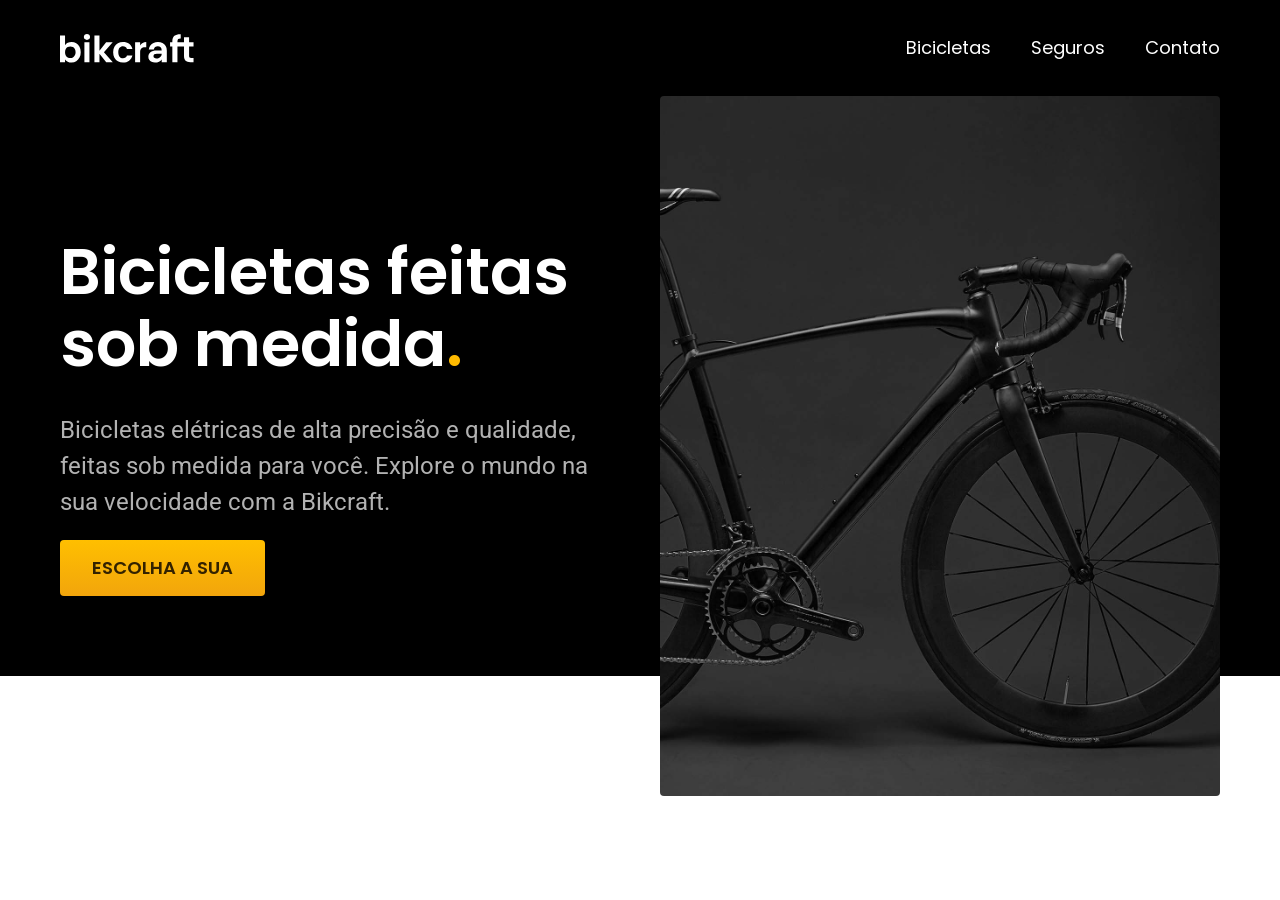
==== index.html @ c5a26bb0 "tipografia-unit" ====
<!DOCTYPE html>
<html lang="pt-br">

<head>
  <title>Bikcraft - Biclicletas Elétricas</title>
  <meta charset="UTF-8">
  <meta name="viewport" content="width=device-width, initial-scale=1.0">
  <meta name="description" content="Bicicletas elétricas de alta precisão e qualidade, feitas sob medida para você. Explore o mundo na sua velocidade com a Bikcraft.">

  <link rel="stylesheet" href="./css/style.css">

  <link rel="preconnect" href="https://fonts.googleapis.com">
  <link rel="preconnect" href="https://fonts.gstatic.com" crossorigin>
  <link href="https://fonts.googleapis.com/css2?family=Merriweather:ital,wght@1,900&family=Poppins:wght@400;500;600&family=Roboto:wght@400;500&display=swap" rel="stylesheet">

</head>

<body>
  <header class="header-bg">
    <div class="header">
      <a href="./">
        <img src="./img/bikcraft.svg" alt="Bikcraft">
      </a>
      <nav aria-label="primaria">
        <ul class="header-menu font-1-m cor-0">
          <li><a href="./bicicletas.html">Bicicletas</a></li>
          <li><a href="./seguros.html">Seguros</a></li>
          <li><a href="./contato.html">Contato</a></li>
        </ul>
      </nav>
    </div>
  </header>
  <main class="introducao-bg">
    <div class="introducao">
      <div class="introducao-conteudo">
        <h1 class="font-1-xxl cor-0">Bicicletas feitas sob medida<span class="cor-p1">.</span></h1>
        <p class="font-2-l cor-5">Bicicletas elétricas de alta precisão e qualidade, feitas sob medida para você. Explore o mundo na sua velocidade com a Bikcraft.</p>
        <a class="botao" href="./bicicletas.html">Escolha a sua</a>
      </div>
      <div>
        <img src="./img/fotos/introducao.jpg" alt="Bicicleta elétrica preta">
      </div>
    </div>
  </main>
</body>

</html>
---- css/style.css ----
@import "./global/global.css";
@import "./utilidades/tipografia.css";
@import "./global/header.css";
@import "./utilidades/cores.css";

/*Utilidades*/
@import "./utilidades/componentes.css";

/* Home */
@import "./home/introducao.css";
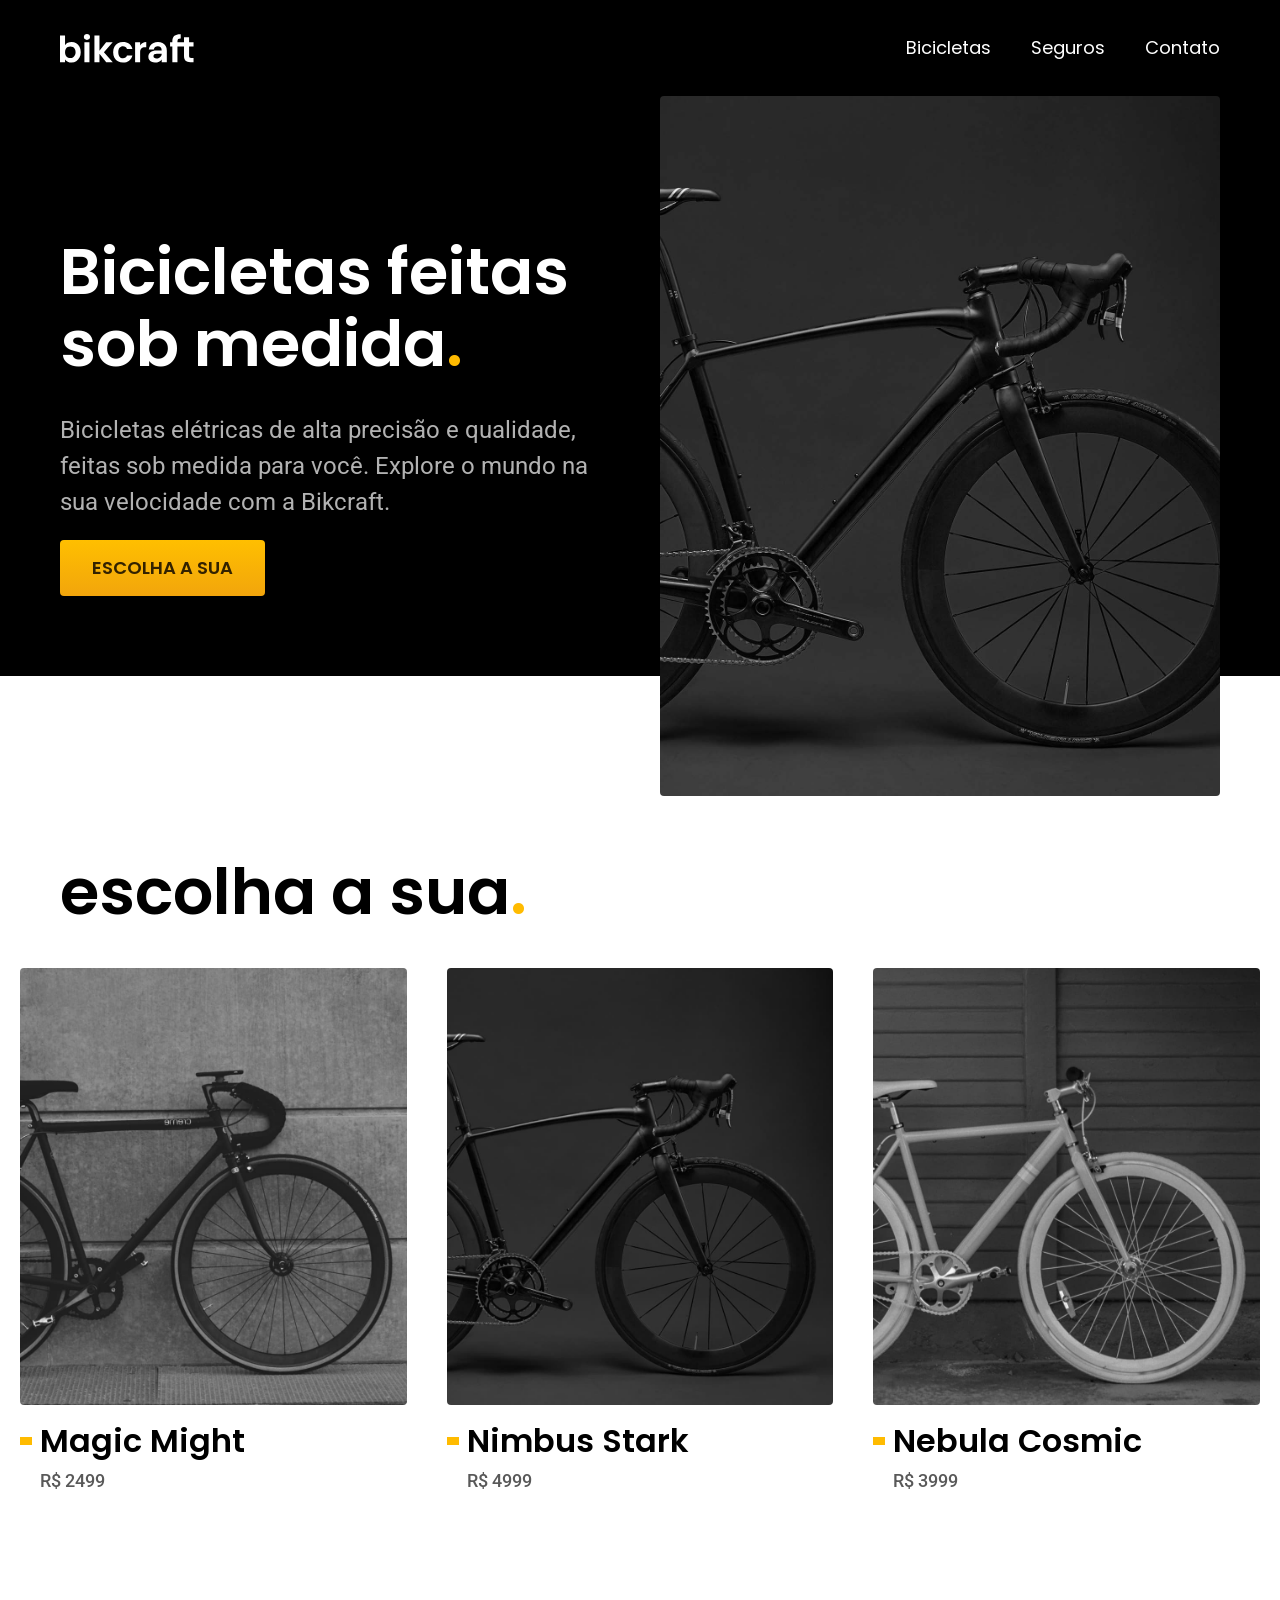
==== commit a4bd4196: "bicicletas" ====
--- a/index.html
+++ b/index.html
@@ -17,7 +17,7 @@
 
 <body>
   <header class="header-bg">
-    <div class="header">
+    <div class="header container">
       <a href="./">
         <img src="./img/bikcraft.svg" alt="Bikcraft">
       </a>
@@ -31,7 +31,7 @@
     </div>
   </header>
   <main class="introducao-bg">
-    <div class="introducao">
+    <div class="introducao container">
       <div class="introducao-conteudo">
         <h1 class="font-1-xxl cor-0">Bicicletas feitas sob medida<span class="cor-p1">.</span></h1>
         <p class="font-2-l cor-5">Bicicletas elétricas de alta precisão e qualidade, feitas sob medida para você. Explore o mundo na sua velocidade com a Bikcraft.</p>
@@ -42,6 +42,32 @@
       </div>
     </div>
   </main>
+  <article class="bicicletas-lista">
+    <h2 class="container font-1-xxl">escolha a sua<span class="cor-p1">.</span></h2>
+    <ul>
+      <li>
+        <a href="./bicicletas/magic.html">
+          <img src="./img/bicicletas/magic-home.jpg" alt="Bicicleta preta">
+          <h3 class="font-1-xl">Magic Might</h3>
+          <span class="font-2-m cor-8">R$ 2499</span>
+        </a>
+      </li>
+      <li>
+        <a href="./bicicletas/nimbus.html">
+          <img src="./img/bicicletas/nimbus-home.jpg" alt="Bicicleta preta">
+          <h3 class="font-1-xl">Nimbus Stark</h3>
+          <span class="font-2-m cor-8">R$ 4999</span>
+        </a>
+      </li>
+      <li>
+        <a href="./bicicletas/nebula.html">
+          <img src="./img/bicicletas/nebula-home.jpg" alt="Bicicleta preta">
+          <h3 class="font-1-xl">Nebula Cosmic</h3>
+          <span class="font-2-m cor-8">R$ 3999</span>
+        </a>
+      </li>
+    </ul>
+  </article>
 </body>
 
 </html>
--- a/css/style.css
+++ b/css/style.css
@@ -8,3 +8,6 @@
 
 /* Home */
 @import "./home/introducao.css";
+
+/* Bicicletas */
+@import "./bicicletas/bicicletas-lista.css";
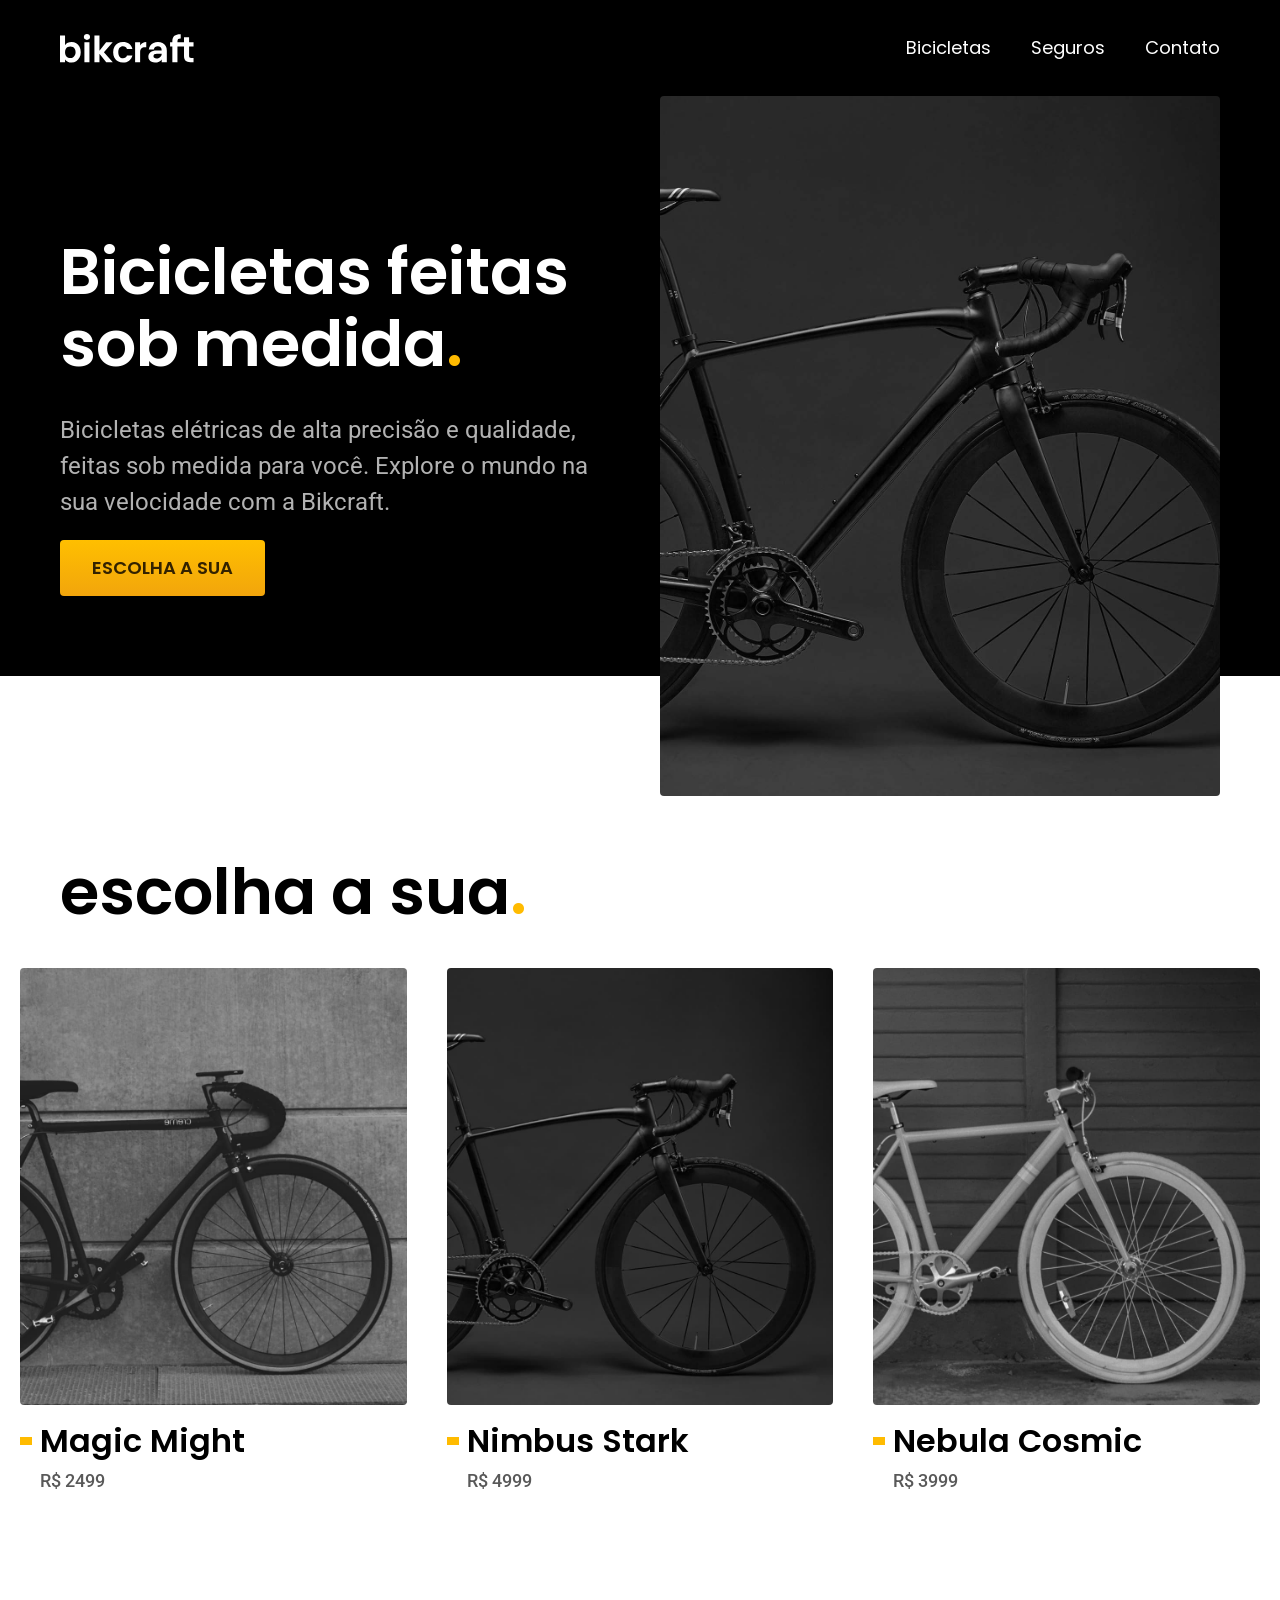
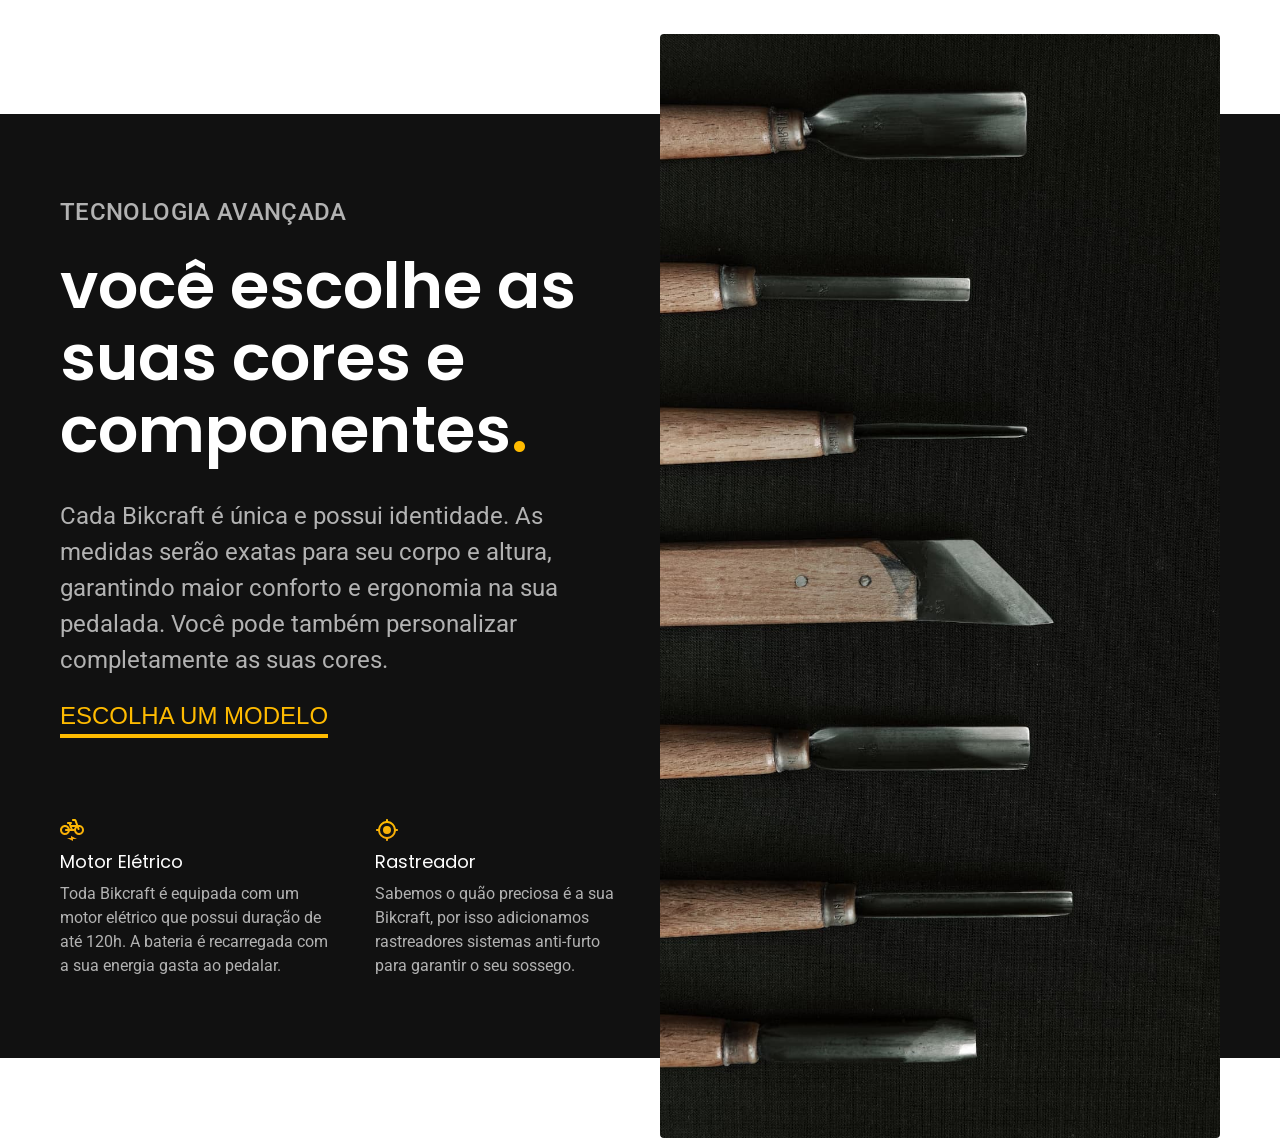
==== commit 67fb0c18: "add-tecnologia" ====
--- a/index.html
+++ b/index.html
@@ -68,6 +68,31 @@
       </li>
     </ul>
   </article>
+
+  <article class="tecnologia-bg">
+    <div class="tecnologia container">
+      <div class="tecnologia-conteudo">
+        <span class="font-2-l-b cor-5">Tecnologia Avançada</span>
+        <h2 class="font-1-xxl cor-0">você escolhe as suas cores e componentes<span class="cor-p1">.</span></h2>
+        <p class="font-2-l cor-5"> Cada Bikcraft é única e possui identidade. As medidas serão exatas para seu corpo e altura, garantindo maior conforto e ergonomia na sua pedalada. Você pode também personalizar completamente as suas cores.</p>
+        <a class="link" href="./bicicletas.html">Escolha um modelo</a>
+        <div class="tecnologia-vantagens">
+          <div>
+            <img src="./img/icones/eletrica.svg" alt="">
+            <h3 class="font-1-m cor-0"> Motor Elétrico</h3>
+            <p class="font-2-s cor-5">Toda Bikcraft é equipada com um motor elétrico que possui duração de até 120h. A bateria é recarregada com a sua energia gasta ao pedalar. </p>
+          </div>
+          <div>
+            <img src="./img/icones/rastreador.svg" alt="">
+            <h3 class="font-1-m cor-0"> Rastreador</h3>
+            <p class="font-2-s cor-5">Sabemos o quão preciosa é a sua Bikcraft, por isso adicionamos rastreadores sistemas anti-furto para garantir o seu sossego. </p>
+          </div>
+        </div>
+      </div>
+      <div class="tecnologia-imagem">
+        <img src="./img/fotos/tecnologia.jpg" alt="">
+      </div>
+  </article>
 </body>
 
 </html>
--- a/css/style.css
+++ b/css/style.css
@@ -11,3 +11,6 @@
 
 /* Bicicletas */
 @import "./bicicletas/bicicletas-lista.css";
+
+/* Tecnologia */
+@import "./home/tecnologia.css";
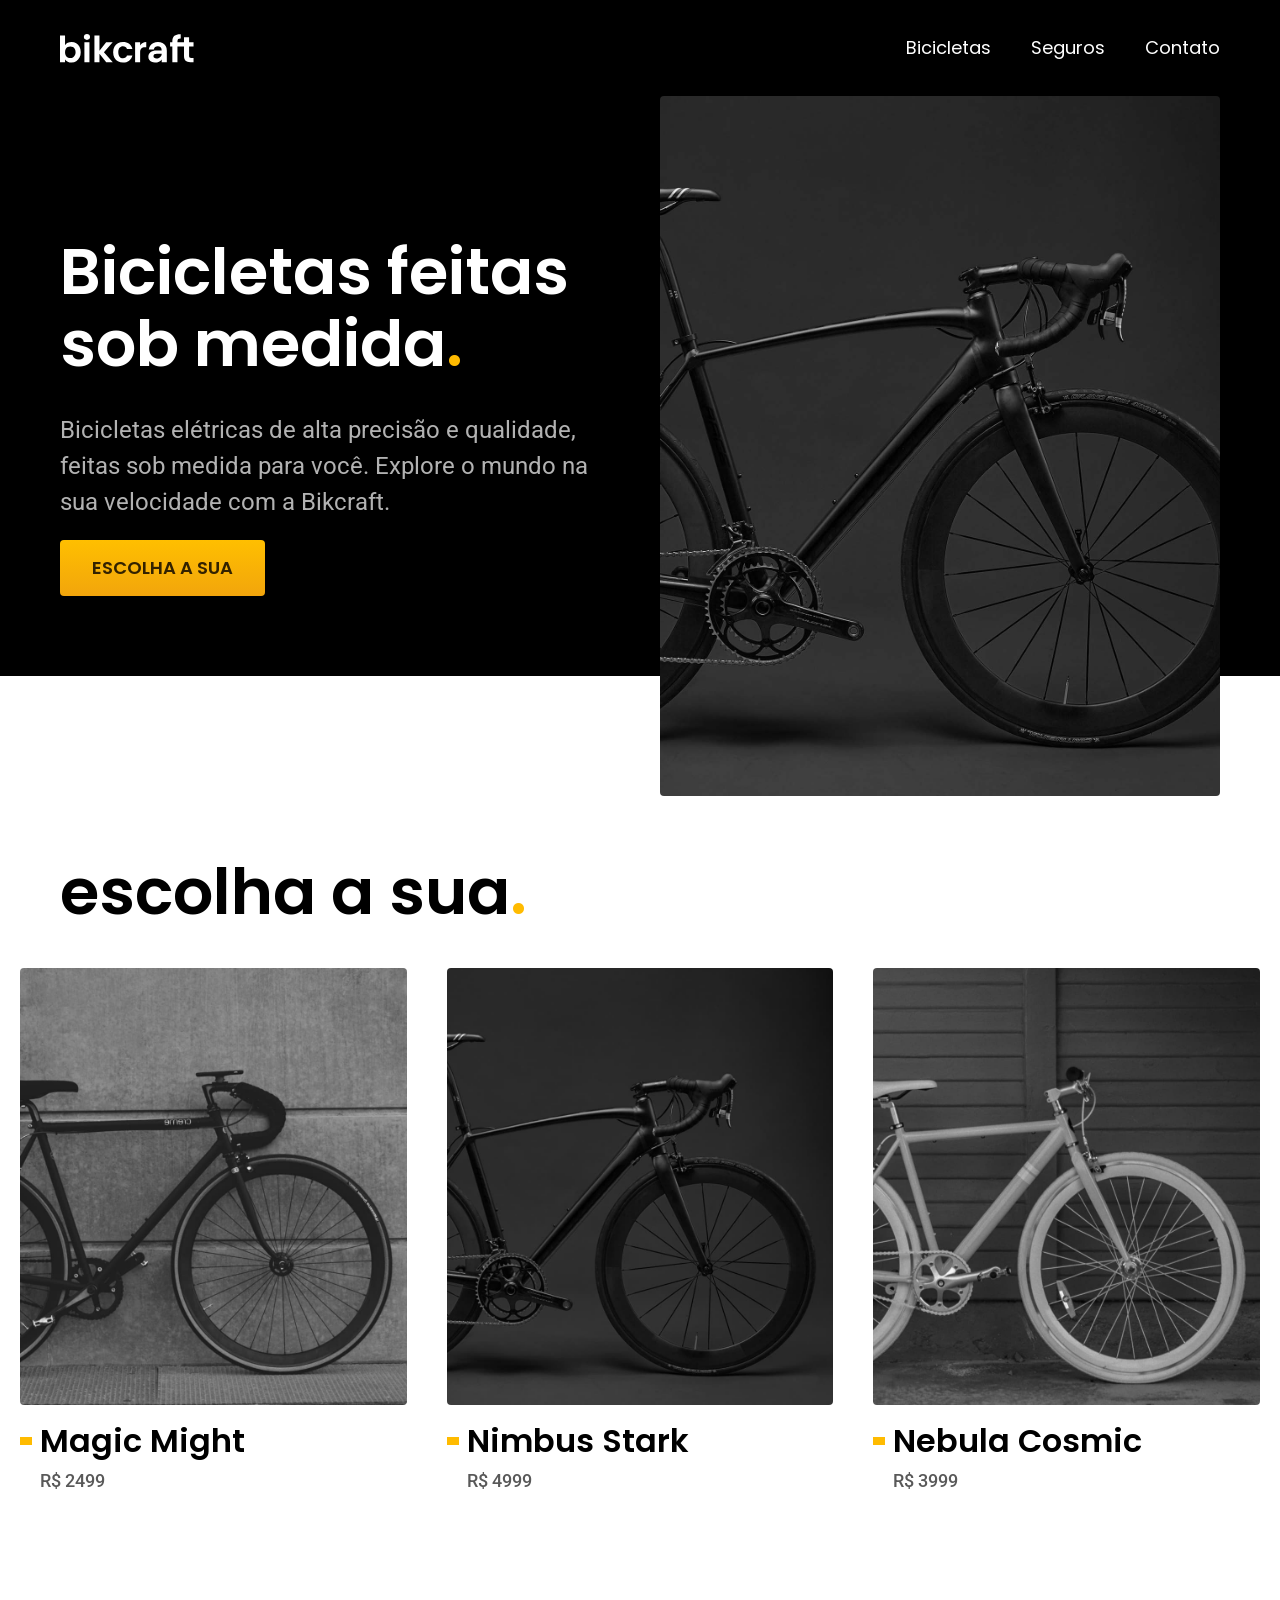
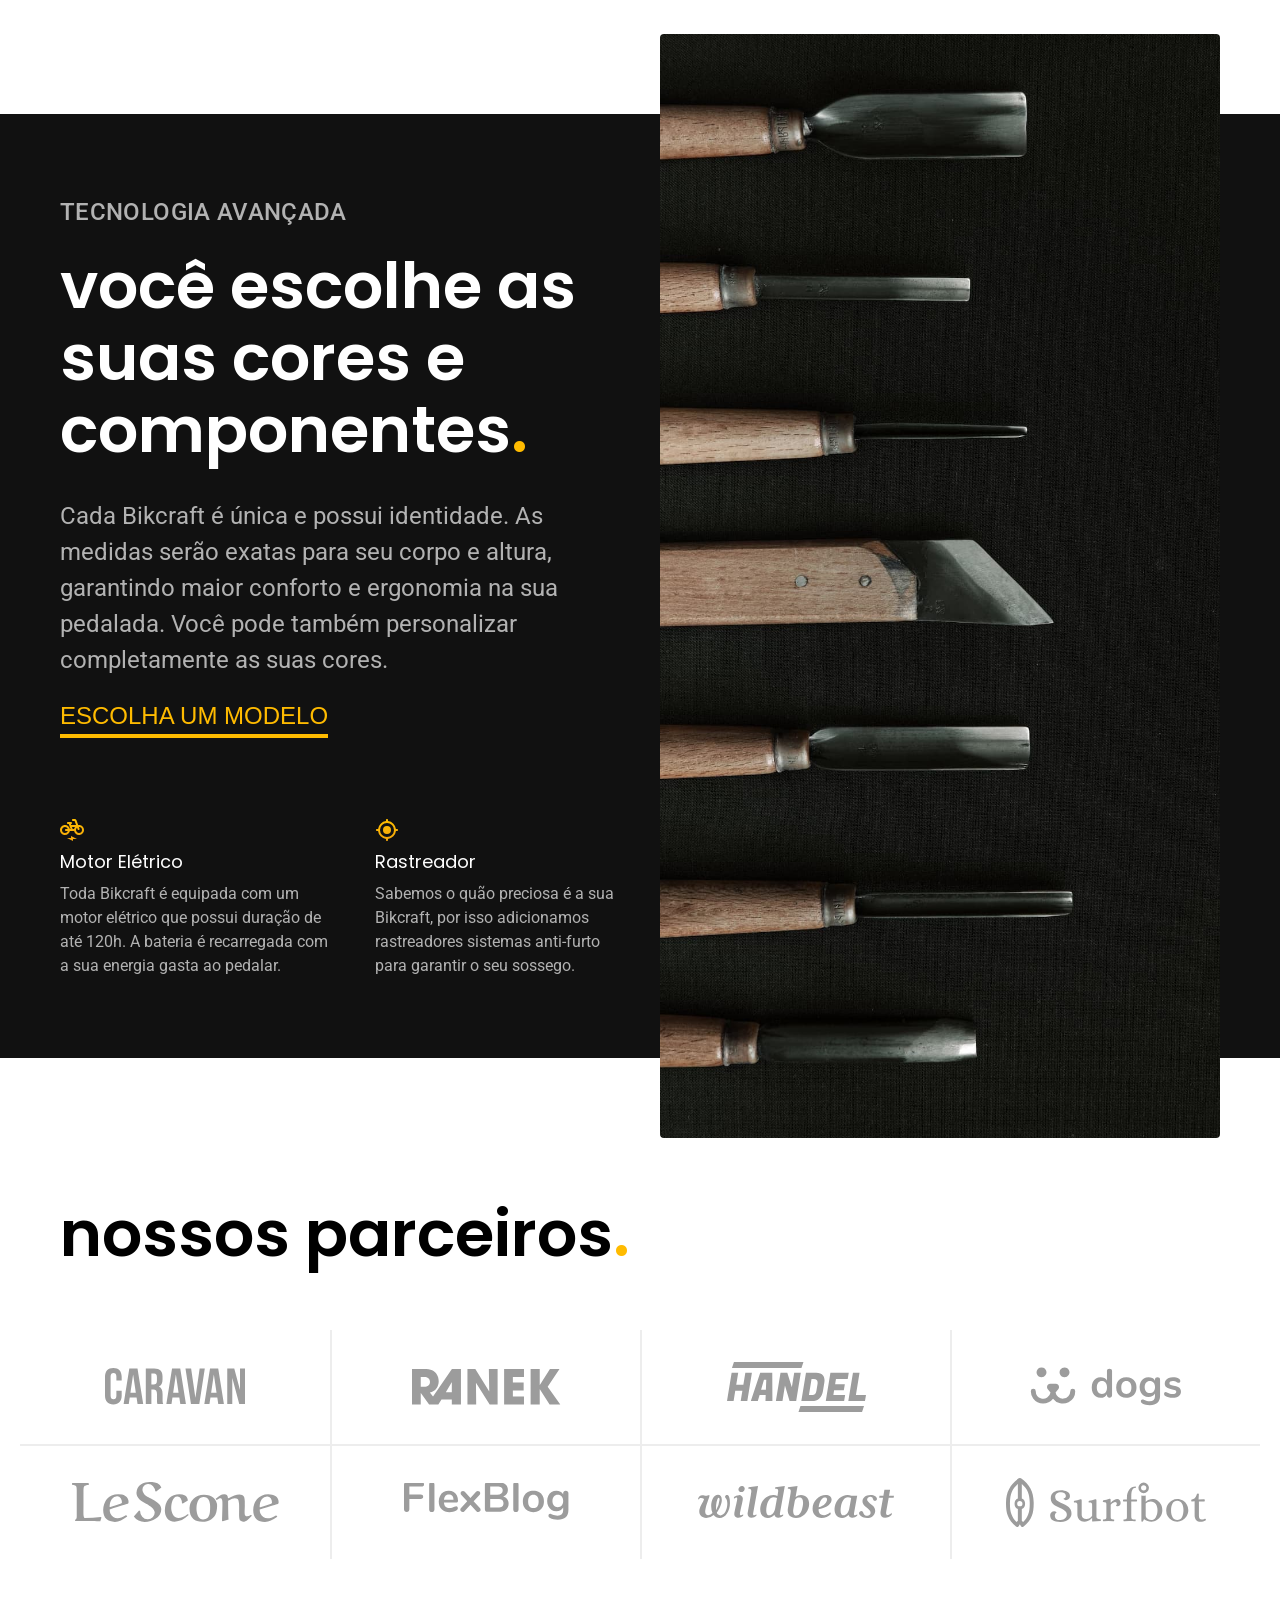
==== commit 273cec40: "add-parceiros" ====
--- a/index.html
+++ b/index.html
@@ -93,6 +93,21 @@
         <img src="./img/fotos/tecnologia.jpg" alt="">
       </div>
   </article>
+  <section class="parceiros" aria-label="Nossos Parceiros">
+    <h2 class="container font-1-xxl">
+      nossos parceiros<span class="cor-p1">.</span>
+    </h2>
+    <ul>
+      <li><img src="./img/parceiros/caravan.svg" alt="Caravan"></li>
+      <li><img src="./img/parceiros/ranek.svg" alt="Ranek"></li>
+      <li><img src="./img/parceiros/handel.svg" alt="Handel"></li>
+      <li><img src="./img/parceiros/dogs.svg" alt="Dogs"></li>
+      <li><img src="./img/parceiros/lescone.svg" alt=Lescone"></li>
+      <li><img src="./img/parceiros/flexblog.svg" alt="Flexblog"></li>
+      <li><img src="./img/parceiros/wildbeast.svg" alt="Wildbeast"></li>
+      <li><img src="./img/parceiros/surfbot.svg" alt="Surfbot"></li>
+    </ul>
+  </section>
 </body>
 
 </html>
--- a/css/style.css
+++ b/css/style.css
@@ -14,3 +14,6 @@
 
 /* Tecnologia */
 @import "./home/tecnologia.css";
+
+/* Parceiros */
+@import "./home/parceiros.css";
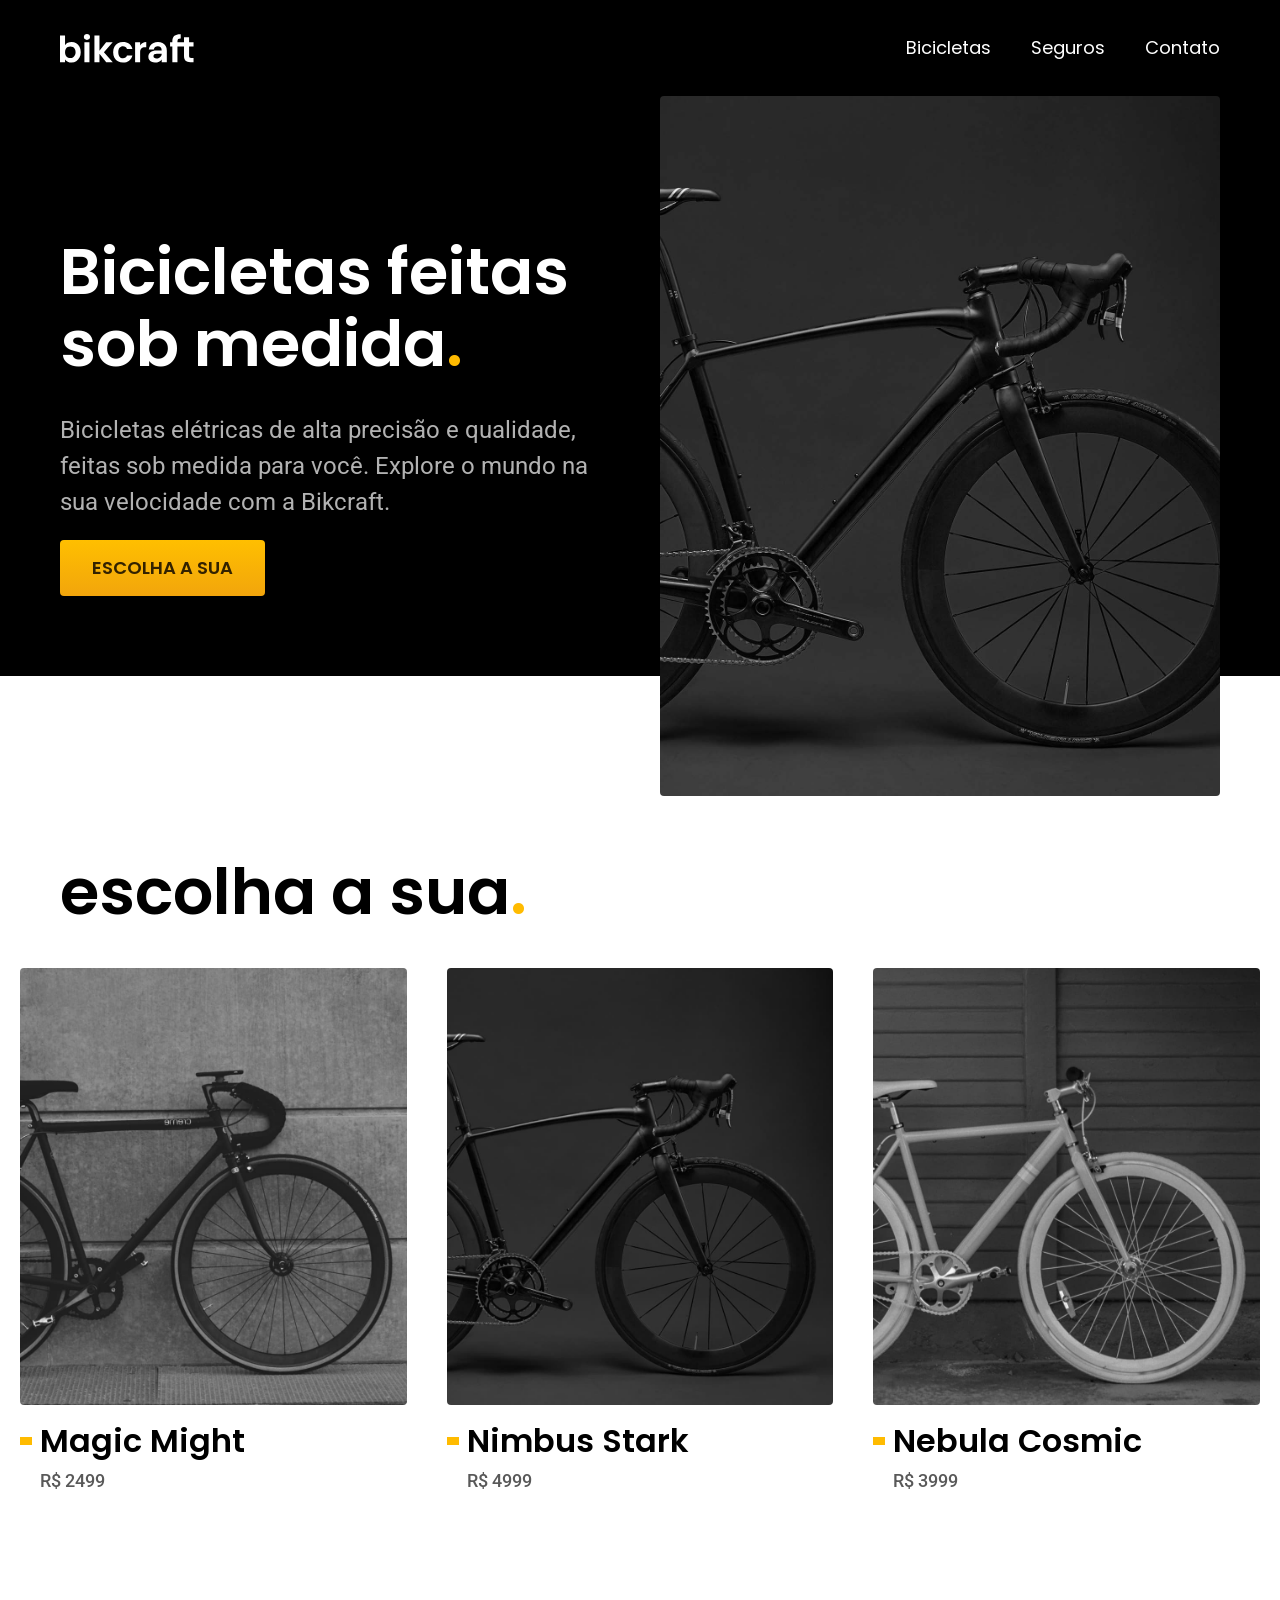
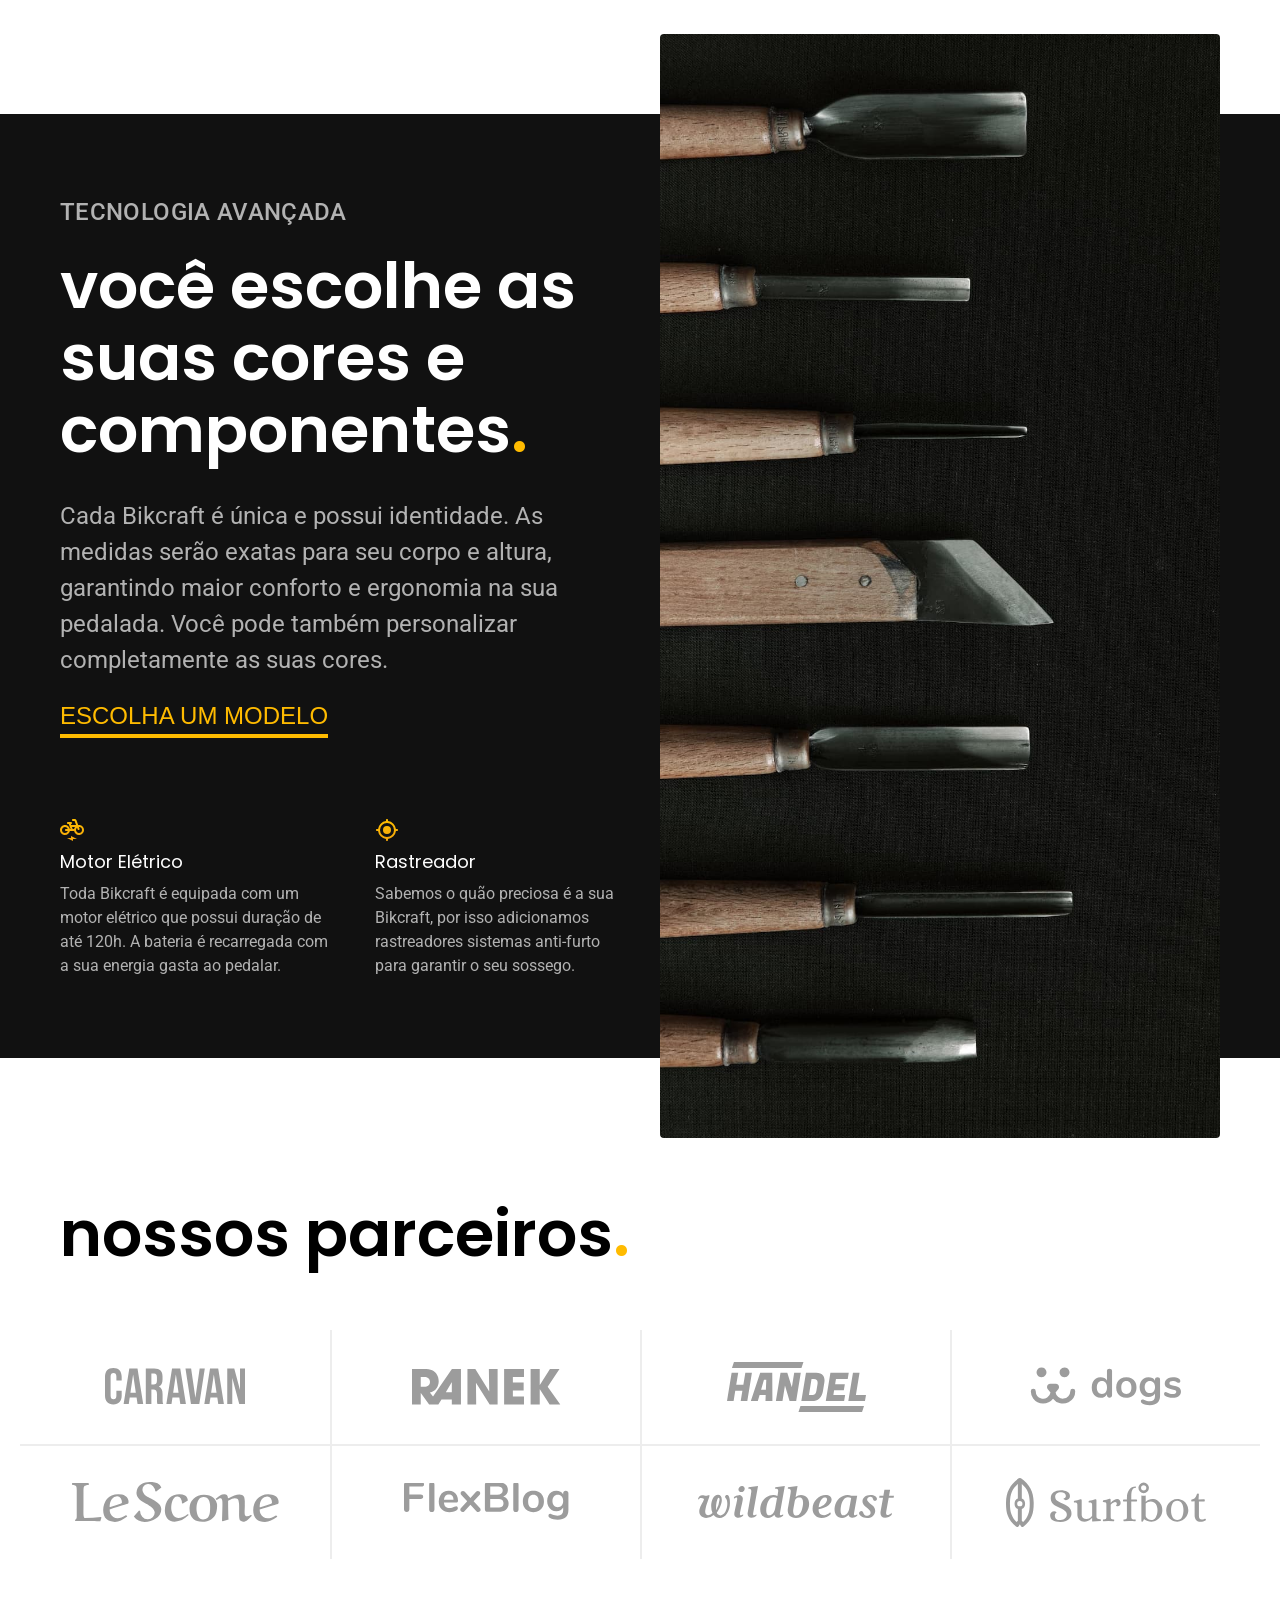
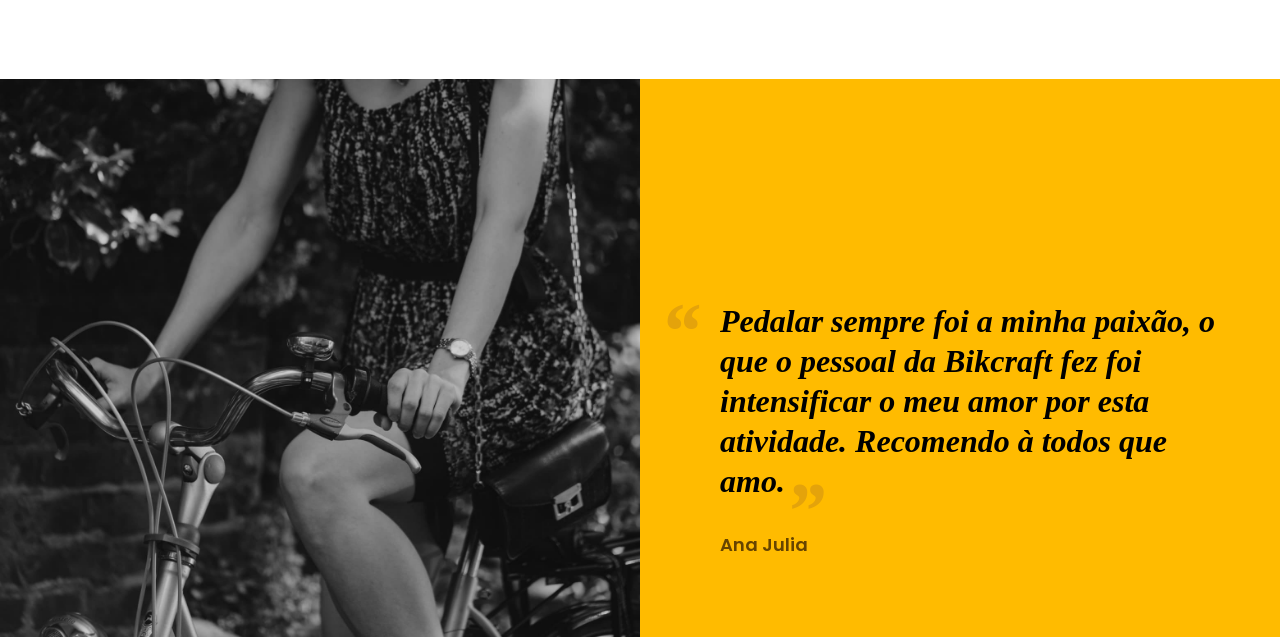
==== commit 19438f74: "add-depoimento" ====
--- a/index.html
+++ b/index.html
@@ -102,12 +102,24 @@
       <li><img src="./img/parceiros/ranek.svg" alt="Ranek"></li>
       <li><img src="./img/parceiros/handel.svg" alt="Handel"></li>
       <li><img src="./img/parceiros/dogs.svg" alt="Dogs"></li>
-      <li><img src="./img/parceiros/lescone.svg" alt=Lescone"></li>
+      <li><img src="./img/parceiros/lescone.svg" alt="Lescone"></li>
       <li><img src="./img/parceiros/flexblog.svg" alt="Flexblog"></li>
       <li><img src="./img/parceiros/wildbeast.svg" alt="Wildbeast"></li>
       <li><img src="./img/parceiros/surfbot.svg" alt="Surfbot"></li>
     </ul>
   </section>
+  <section class="depoimento" aria-label="Depoimento">
+    <div>
+      <img src="./img/fotos/depoimento.jpg" alt="Pessoa pedalando uma bicicleta Bikcraft">
+    </div>
+    <div class="depoimento-conteudo">
+      <blockquote class="font-1-xl" cor-p5>
+        <p>Pedalar sempre foi a minha paixão, o que o pessoal da Bikcraft fez foi intensificar o meu amor por esta atividade. Recomendo à todos que amo.</p>
+      </blockquote>
+      <span class="font-1-m-b cor-p4">Ana Julia</span>
+    </div>
+
+  </section>
 </body>
 
 </html>
--- a/css/style.css
+++ b/css/style.css
@@ -17,3 +17,6 @@
 
 /* Parceiros */
 @import "./home/parceiros.css";
+
+/* Depoimento */
+@import "./home/depoimento.css";
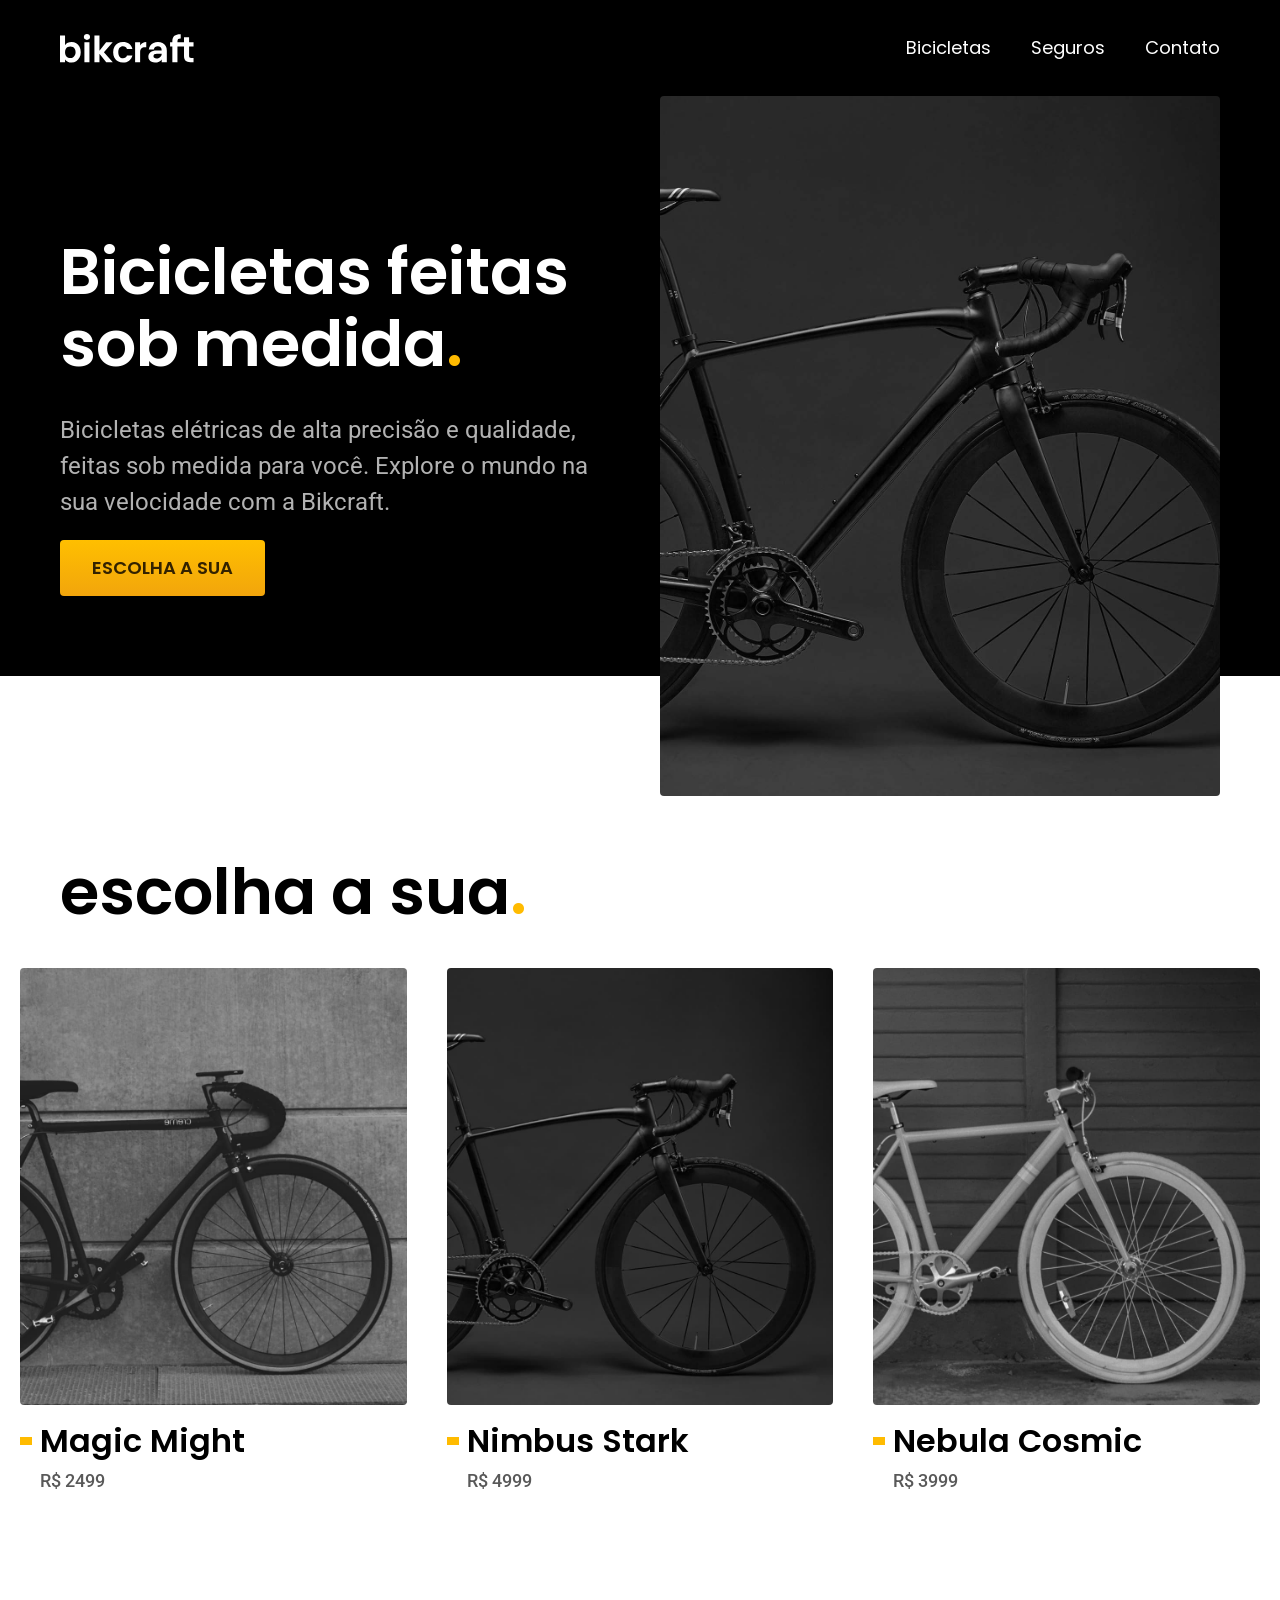
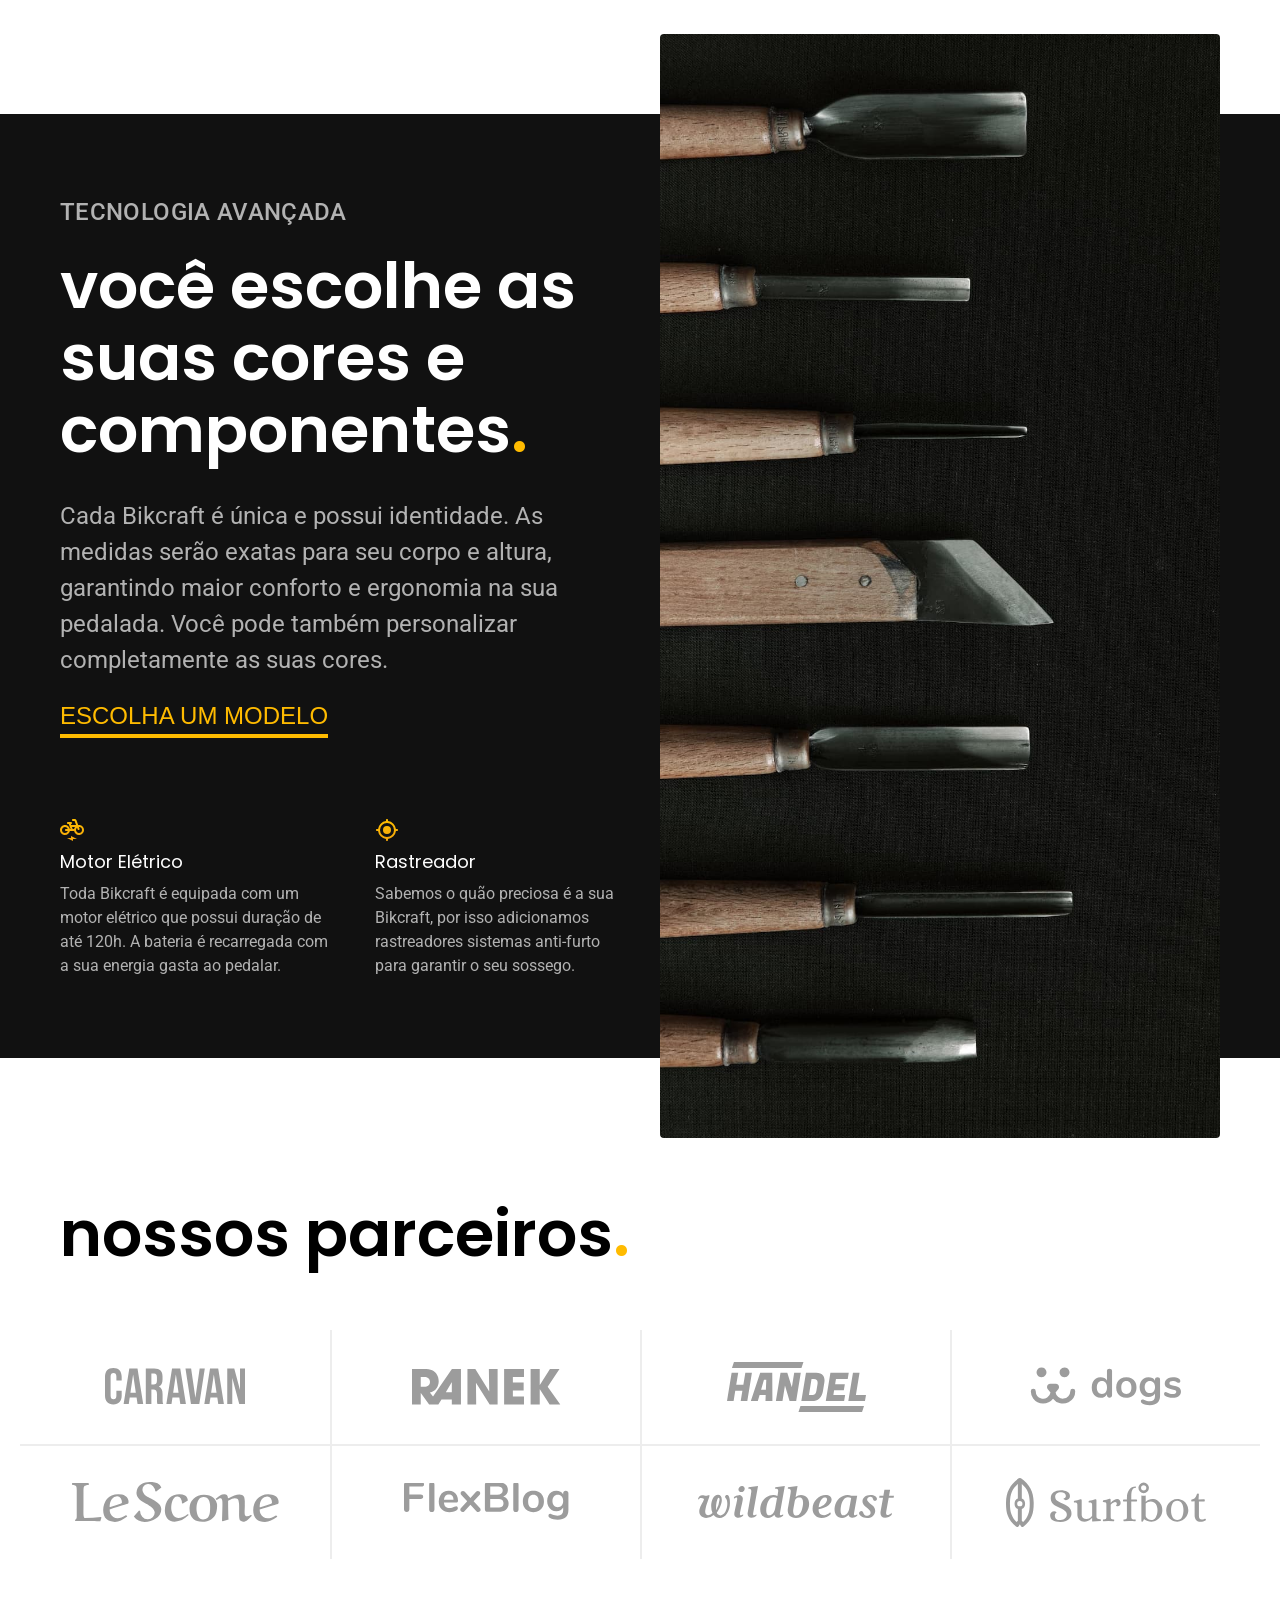
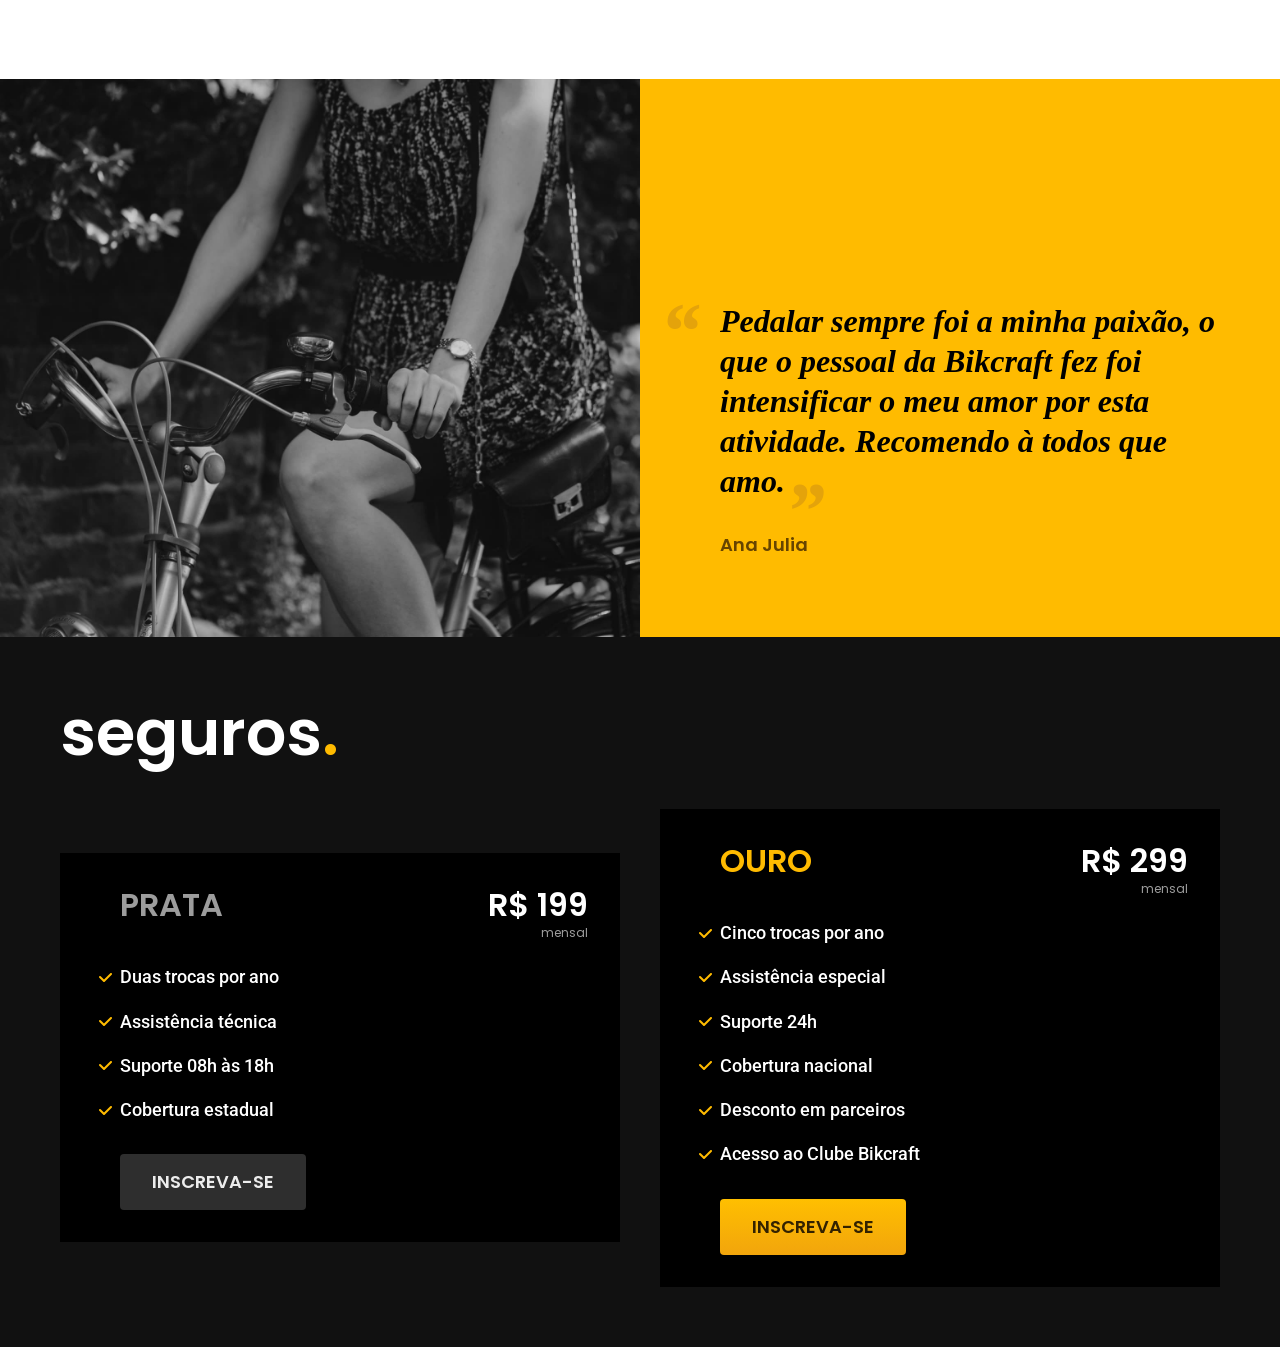
==== commit c66a2f26: "add-seguros" ====
--- a/index.html
+++ b/index.html
@@ -118,8 +118,37 @@
       </blockquote>
       <span class="font-1-m-b cor-p4">Ana Julia</span>
     </div>
-
   </section>
+  <article class="seguros-bg">
+    <div class="seguros container">
+      <h2 class="font-1-xxl cor-0">seguros<span class="cor-p1">.</span></h2>
+      <div class="seguros-item">
+        <h3 class="font-1-xl cor-6"> PRATA </h3>
+        <span class="font-1-xl cor-0"> R$ 199 <span class="font-1-xs cor-6">mensal</span></span>
+        <ul class="font-2-m cor-0">
+          <li>Duas trocas por ano </li>
+          <li> Assistência técnica</li>
+          <li>Suporte 08h às 18h </li>
+          <li>Cobertura estadual </li>
+        </ul>
+        <a class="botao secundario" href="./orçamento.html">Inscreva-se</a>
+      </div>
+      <div class="seguros-item">
+        <h3 class="font-1-xl cor-p1">OURO</h3>
+        <span class="font-1-xl cor-0">R$ 299 <span class="font-1-xs cor-6">mensal</span></span>
+        <ul class="font-2-m cor-0">
+          <li>Cinco trocas por ano</li>
+          <li>Assistência especial</li>
+          <li>Suporte 24h</li>
+          <li>Cobertura nacional</li>
+          <li>Desconto em parceiros</li>
+          <li>Acesso ao Clube Bikcraft</li>
+        </ul>
+        <a class="botao" href="./orcamento.html">Inscreva-se</a>
+      </div>
+    </div>
+    </div>
+  </article>
 </body>
 
 </html>
--- a/css/style.css
+++ b/css/style.css
@@ -20,3 +20,6 @@
 
 /* Depoimento */
 @import "./home/depoimento.css";
+
+/* Seguros */
+@import "./seguros/seguros.css";
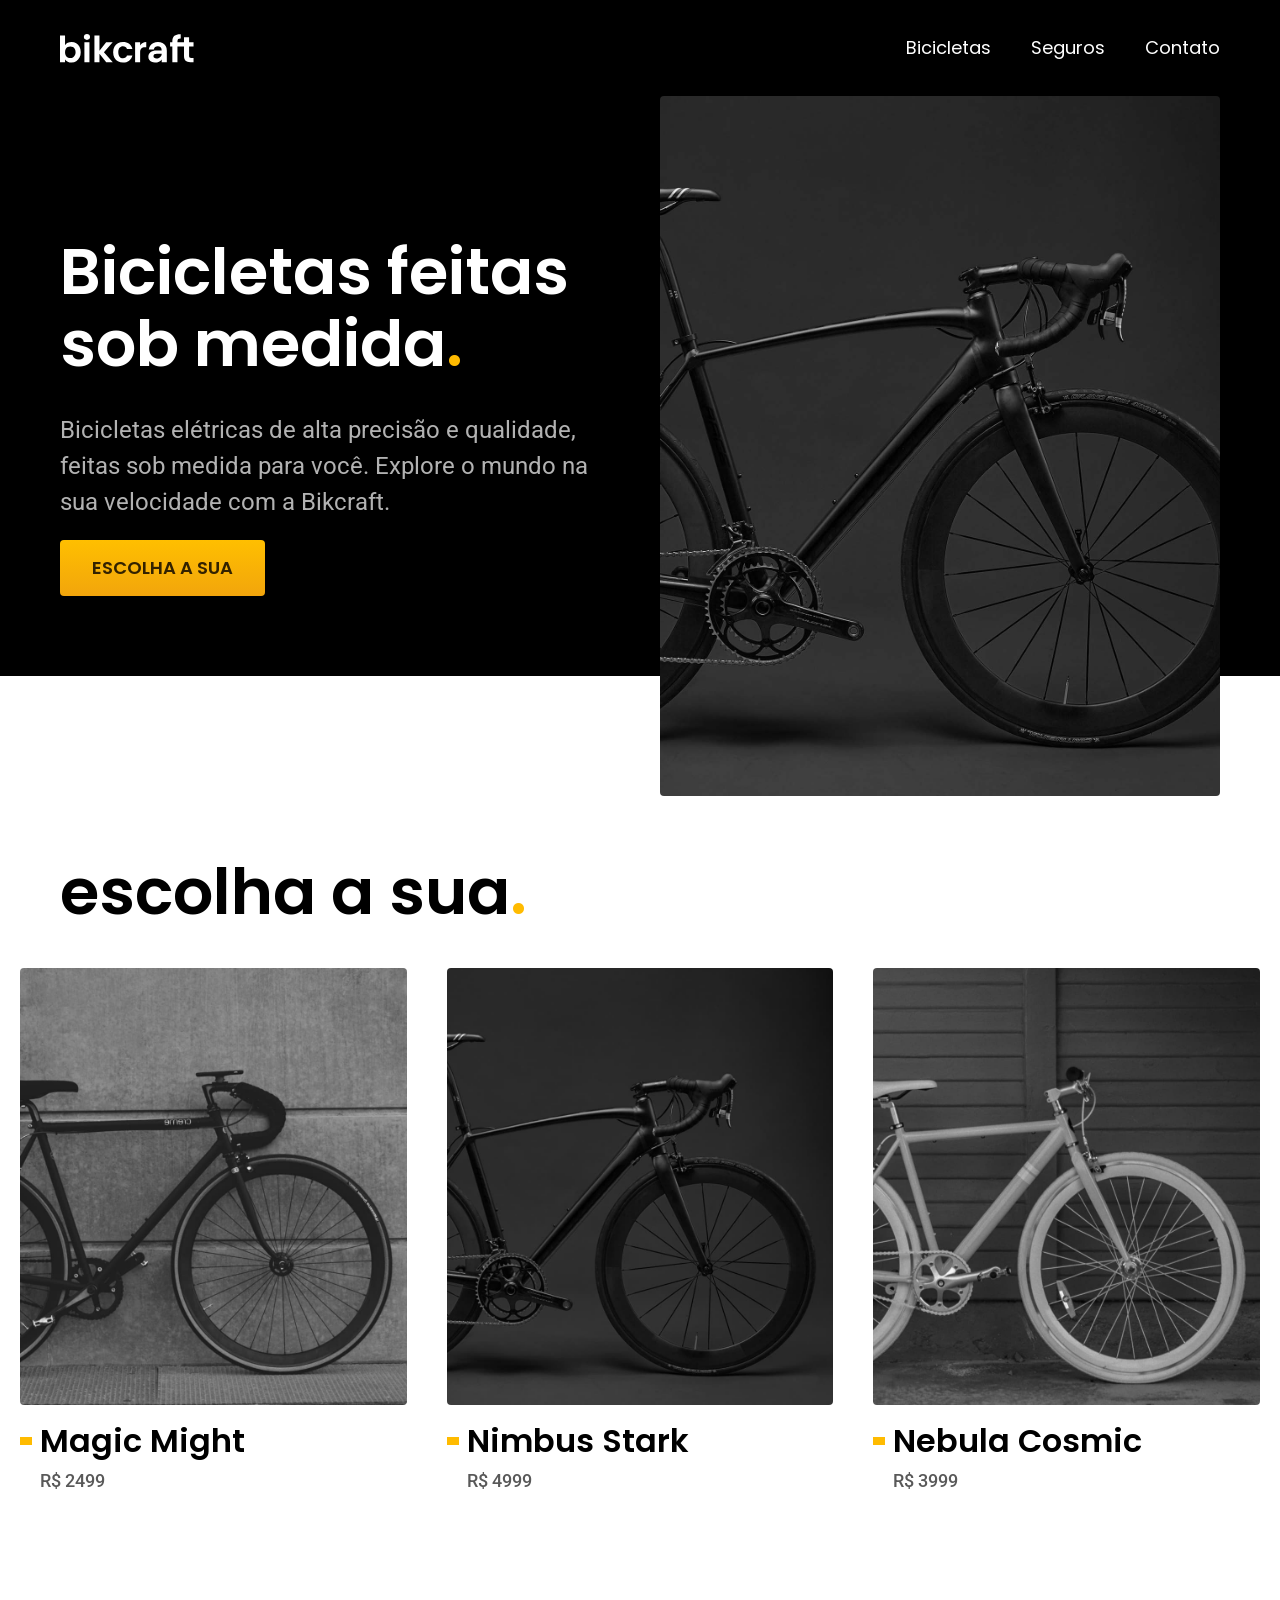
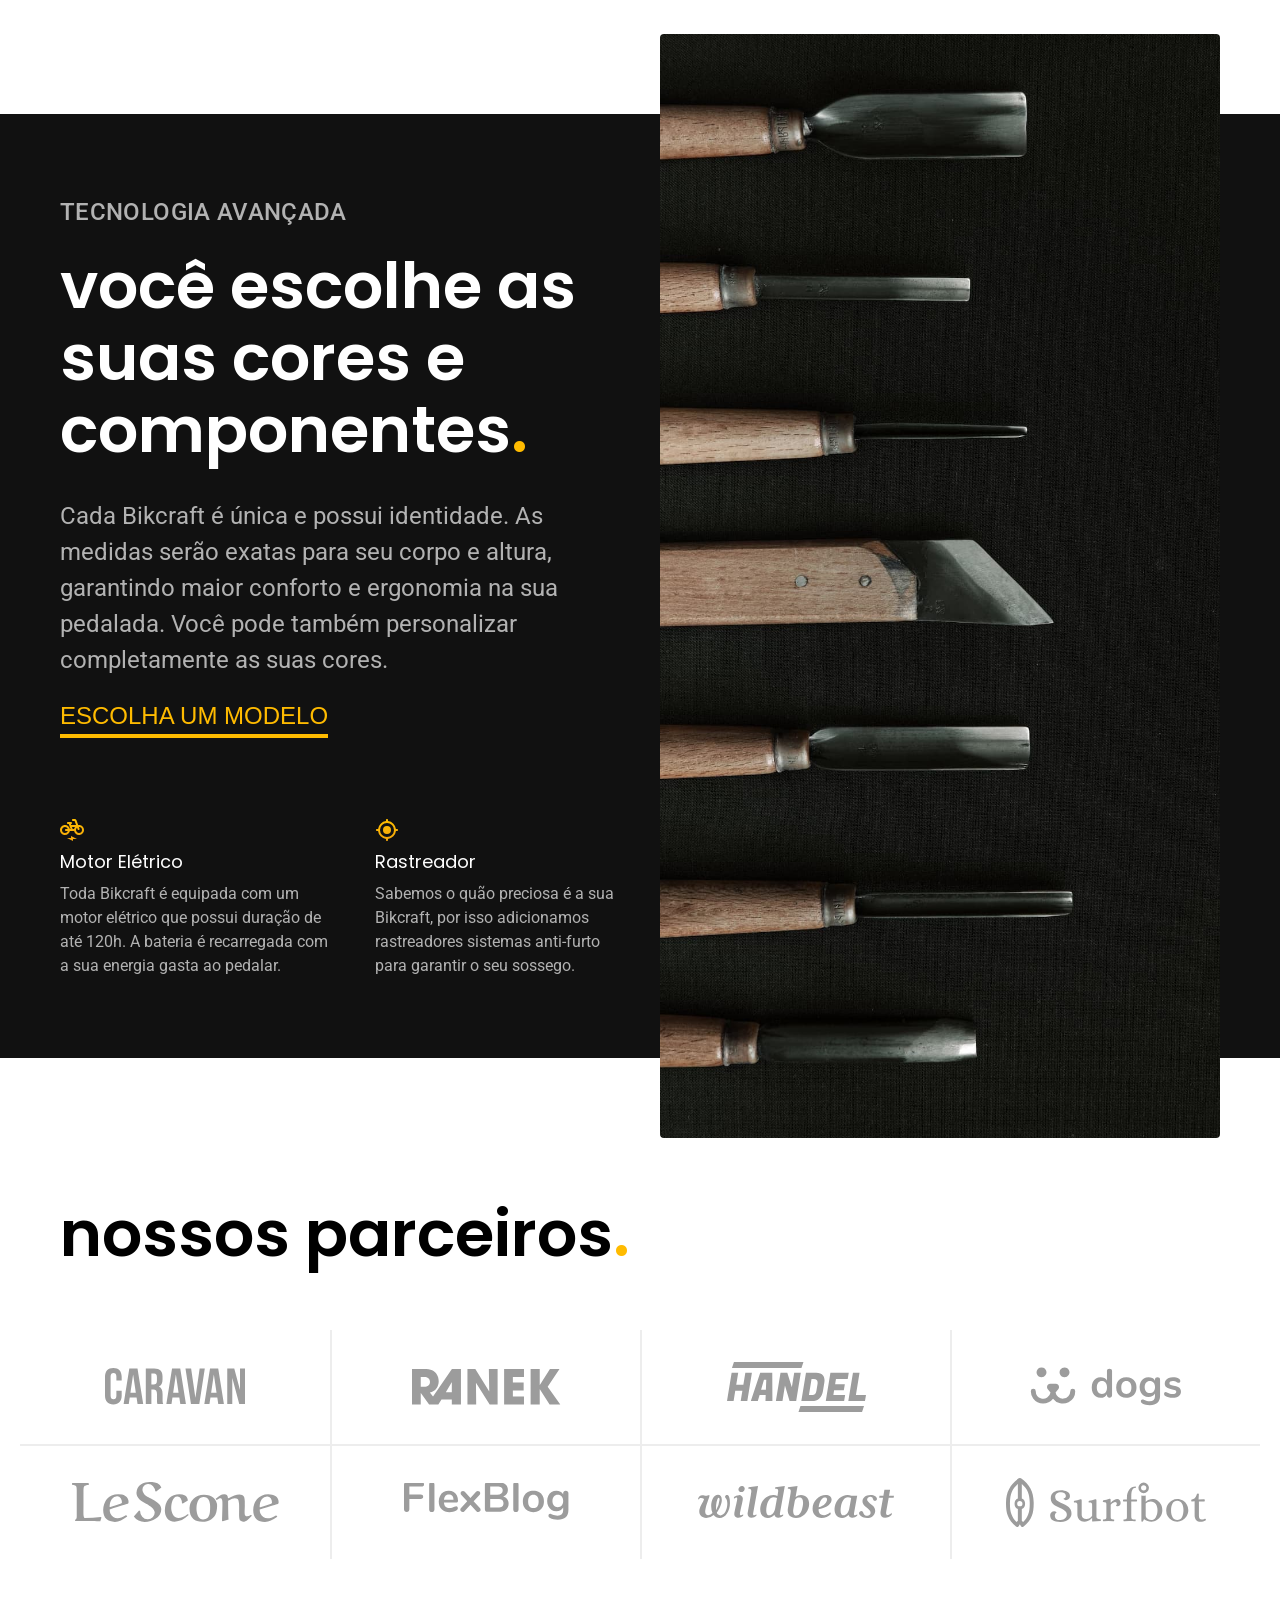
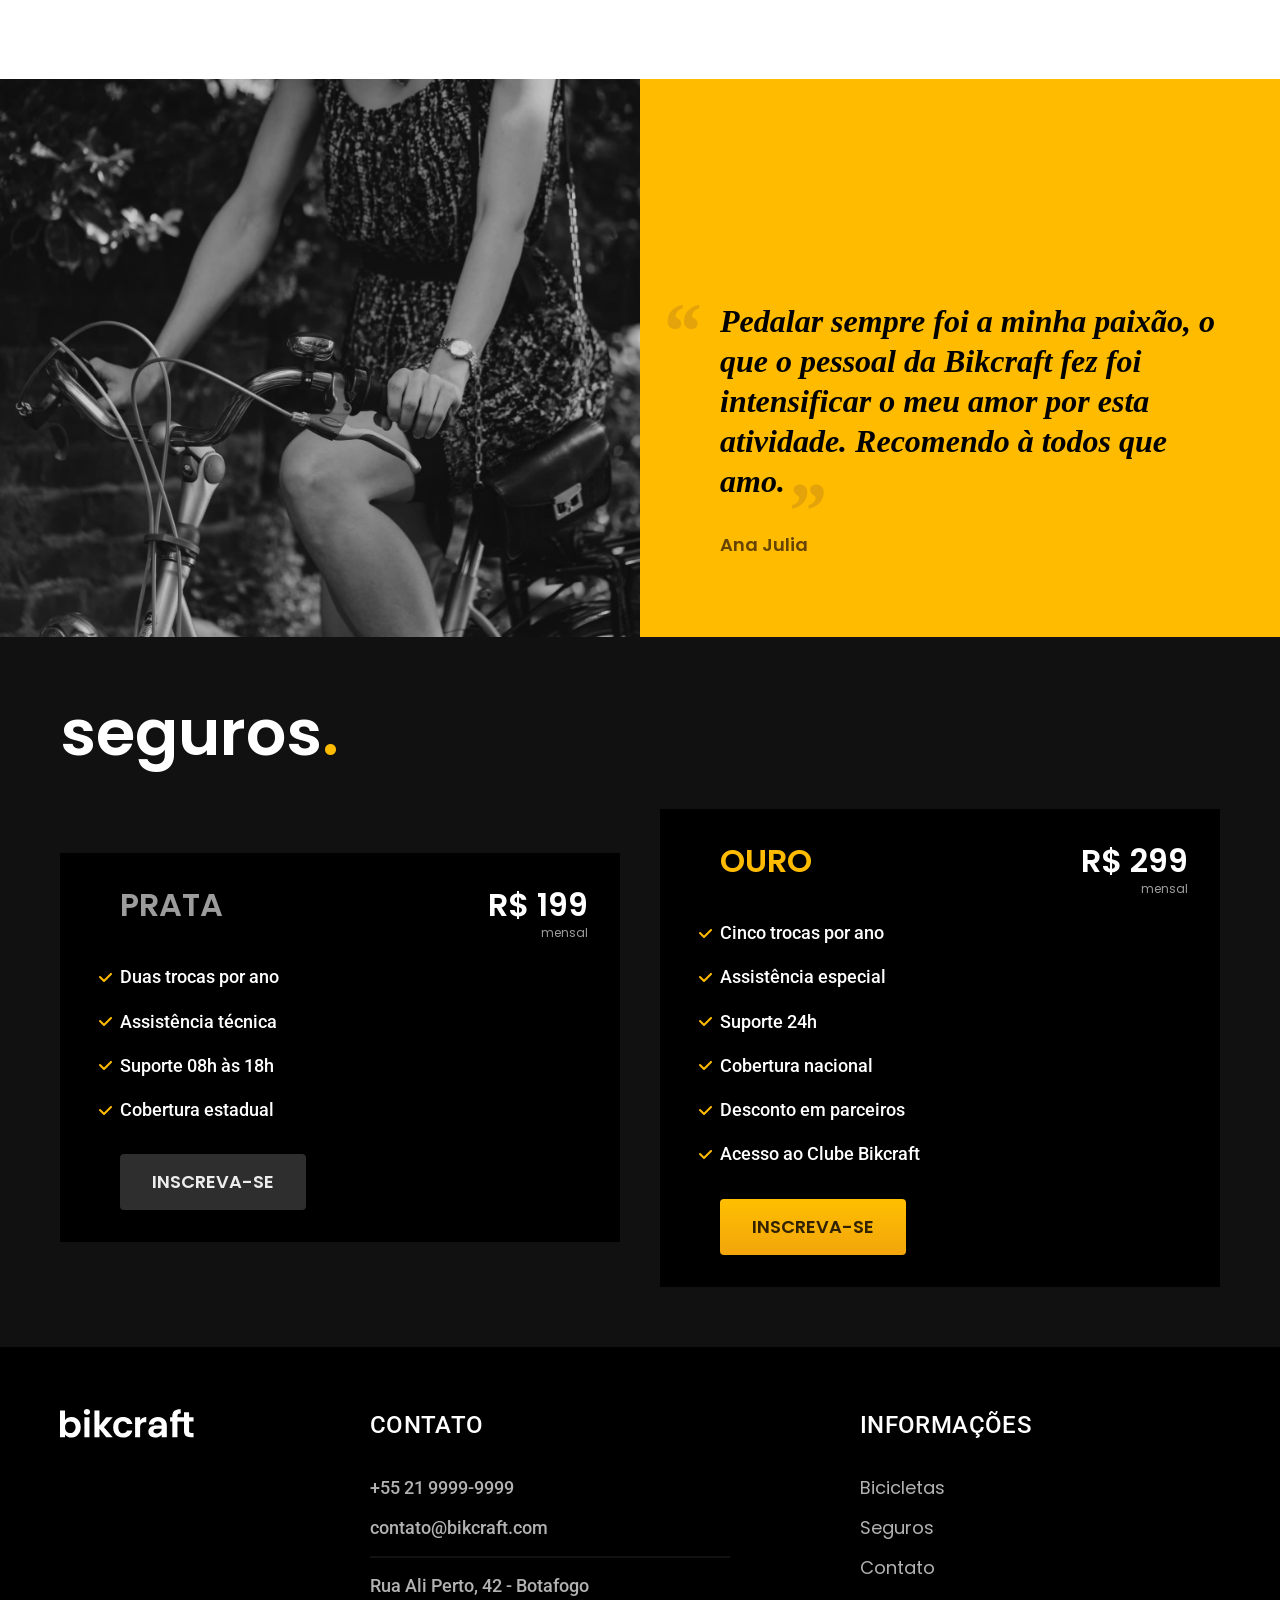
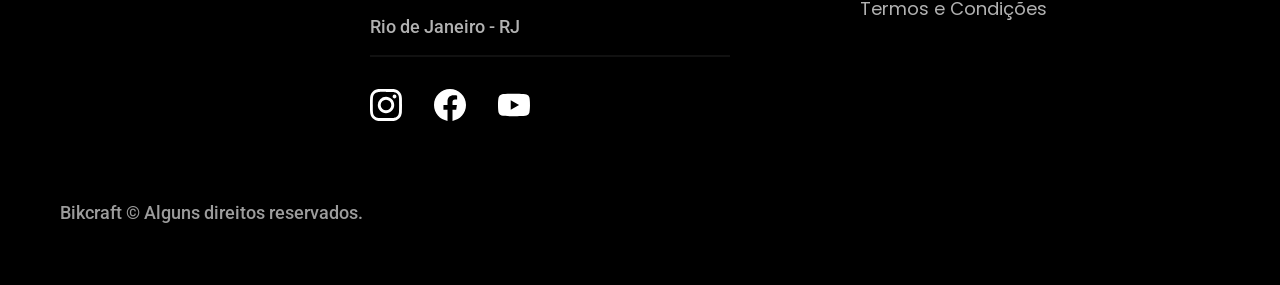
==== commit 9d480585: "add-footer" ====
--- a/index.html
+++ b/index.html
@@ -149,6 +149,43 @@
     </div>
     </div>
   </article>
+  <footer class="footer-bg">
+    <div class="footer container">
+      <img src="./img/bikcraft.svg" alt="Bikcraft">
+      <div class="footer-contato">
+        <h3 class="font-2-l-b cor-0">Contato</h3>
+        <ul class="font-2-m cor-5">
+          <li><a href="tel:+552199999999">+55 21 9999-9999</a></li>
+          <li><a href="mailto:contato@bikcraft.com">contato@bikcraft.com</a></li>
+          <li>Rua Ali Perto, 42 - Botafogo</li>
+          <li>Rio de Janeiro - RJ</li>
+        </ul>
+        <div class="footer-redes">
+          <a href="./">
+            <img src="./img/redes/instagram.svg" alt="Instagram">
+          </a>
+          <a href="./">
+            <img src="./img/redes/facebook.svg" alt="Facebook">
+          </a>
+          <a href="./">
+            <img src="./img/redes/youtube.svg" alt="Youtube">
+          </a>
+        </div>
+      </div>
+      <div class="footer-informacoes">
+        <h3 class="font-2-l-b cor-0">Informações</h3>
+        <nav>
+          <ul class="font-1-m cor-5">
+            <li><a href="./bicicletas.html">Bicicletas</a></li>
+            <li><a href="./seguros.html">Seguros</a></li>
+            <li><a href="./contato.html">Contato</a></li>
+            <li><a href="./termos.html">Termos e Condições</a></li>
+          </ul>
+        </nav>
+      </div>
+      <p class="footer-copy font-2-m cor-6">Bikcraft © Alguns direitos reservados.</p>
+    </div>
+  </footer>
 </body>
 
 </html>
--- a/css/style.css
+++ b/css/style.css
@@ -2,6 +2,7 @@
 @import "./utilidades/tipografia.css";
 @import "./global/header.css";
 @import "./utilidades/cores.css";
+@import "./global/footer.css";
 
 /*Utilidades*/
 @import "./utilidades/componentes.css";
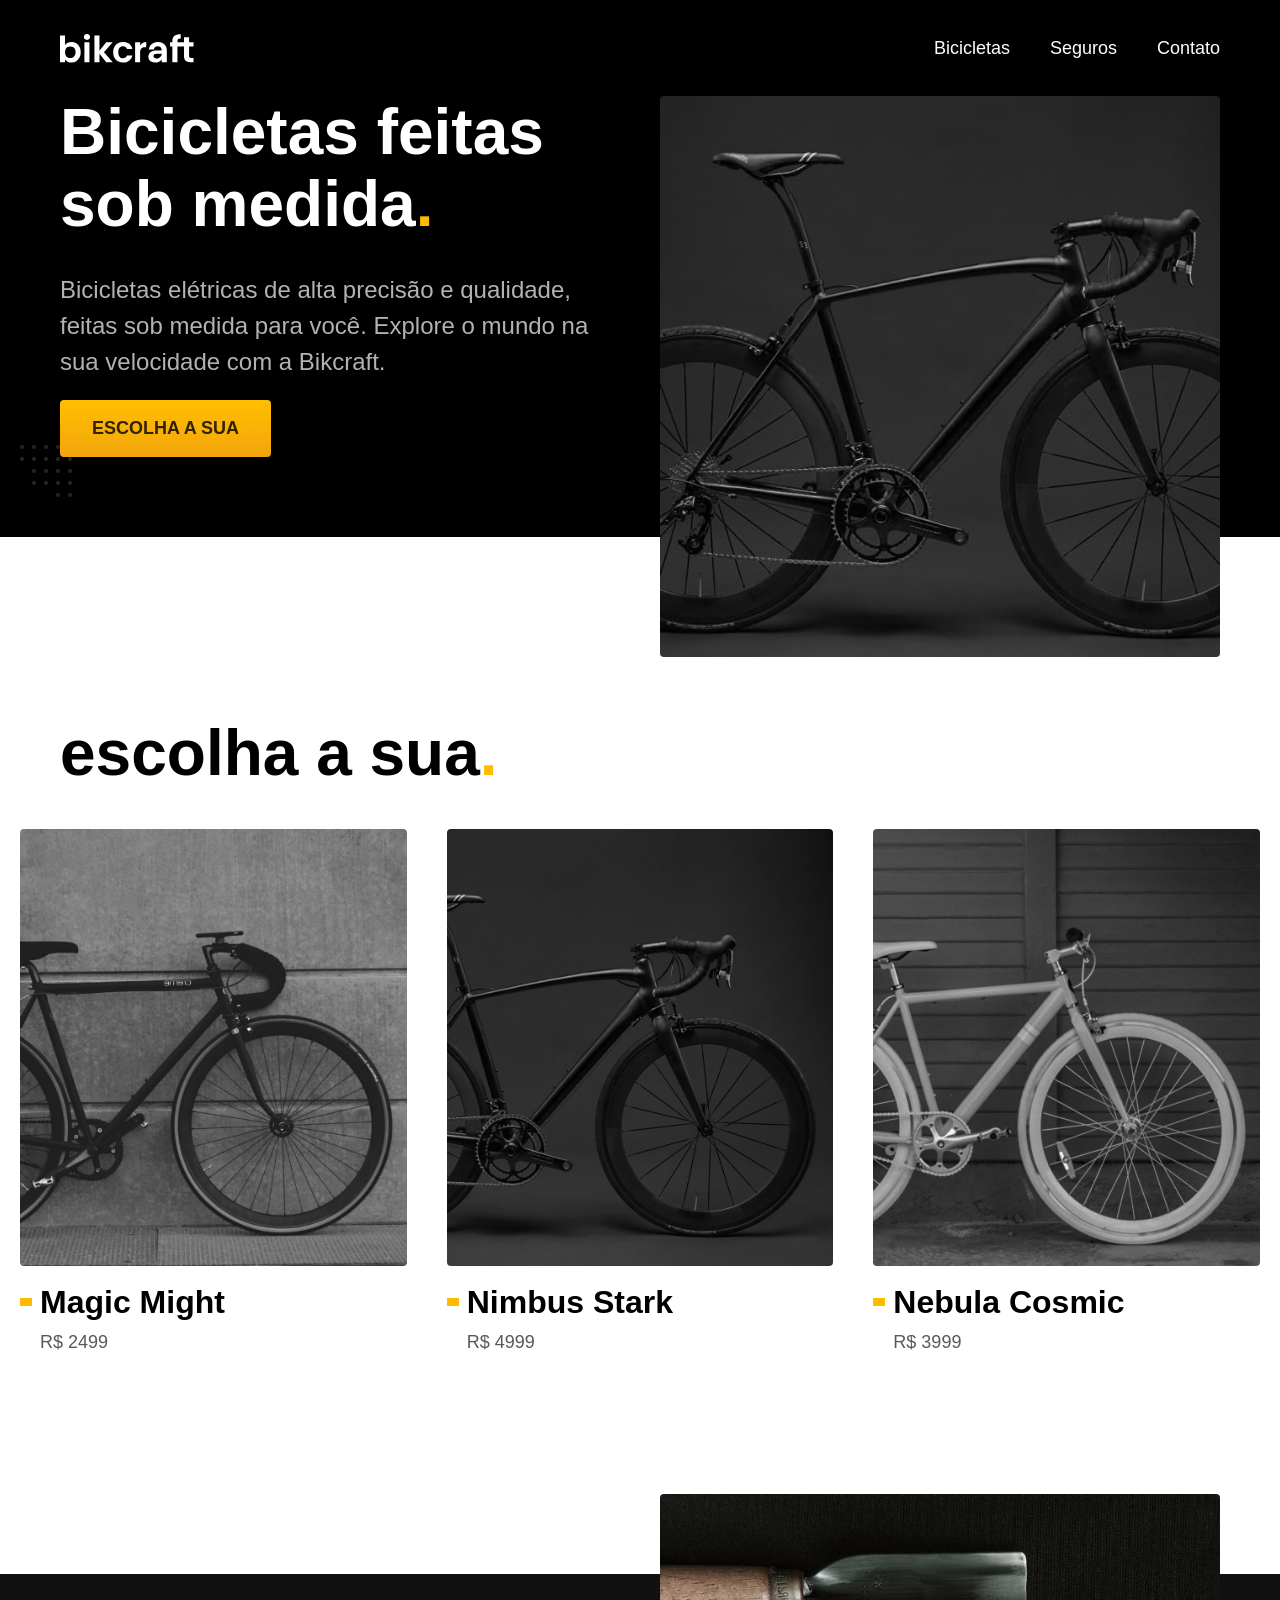
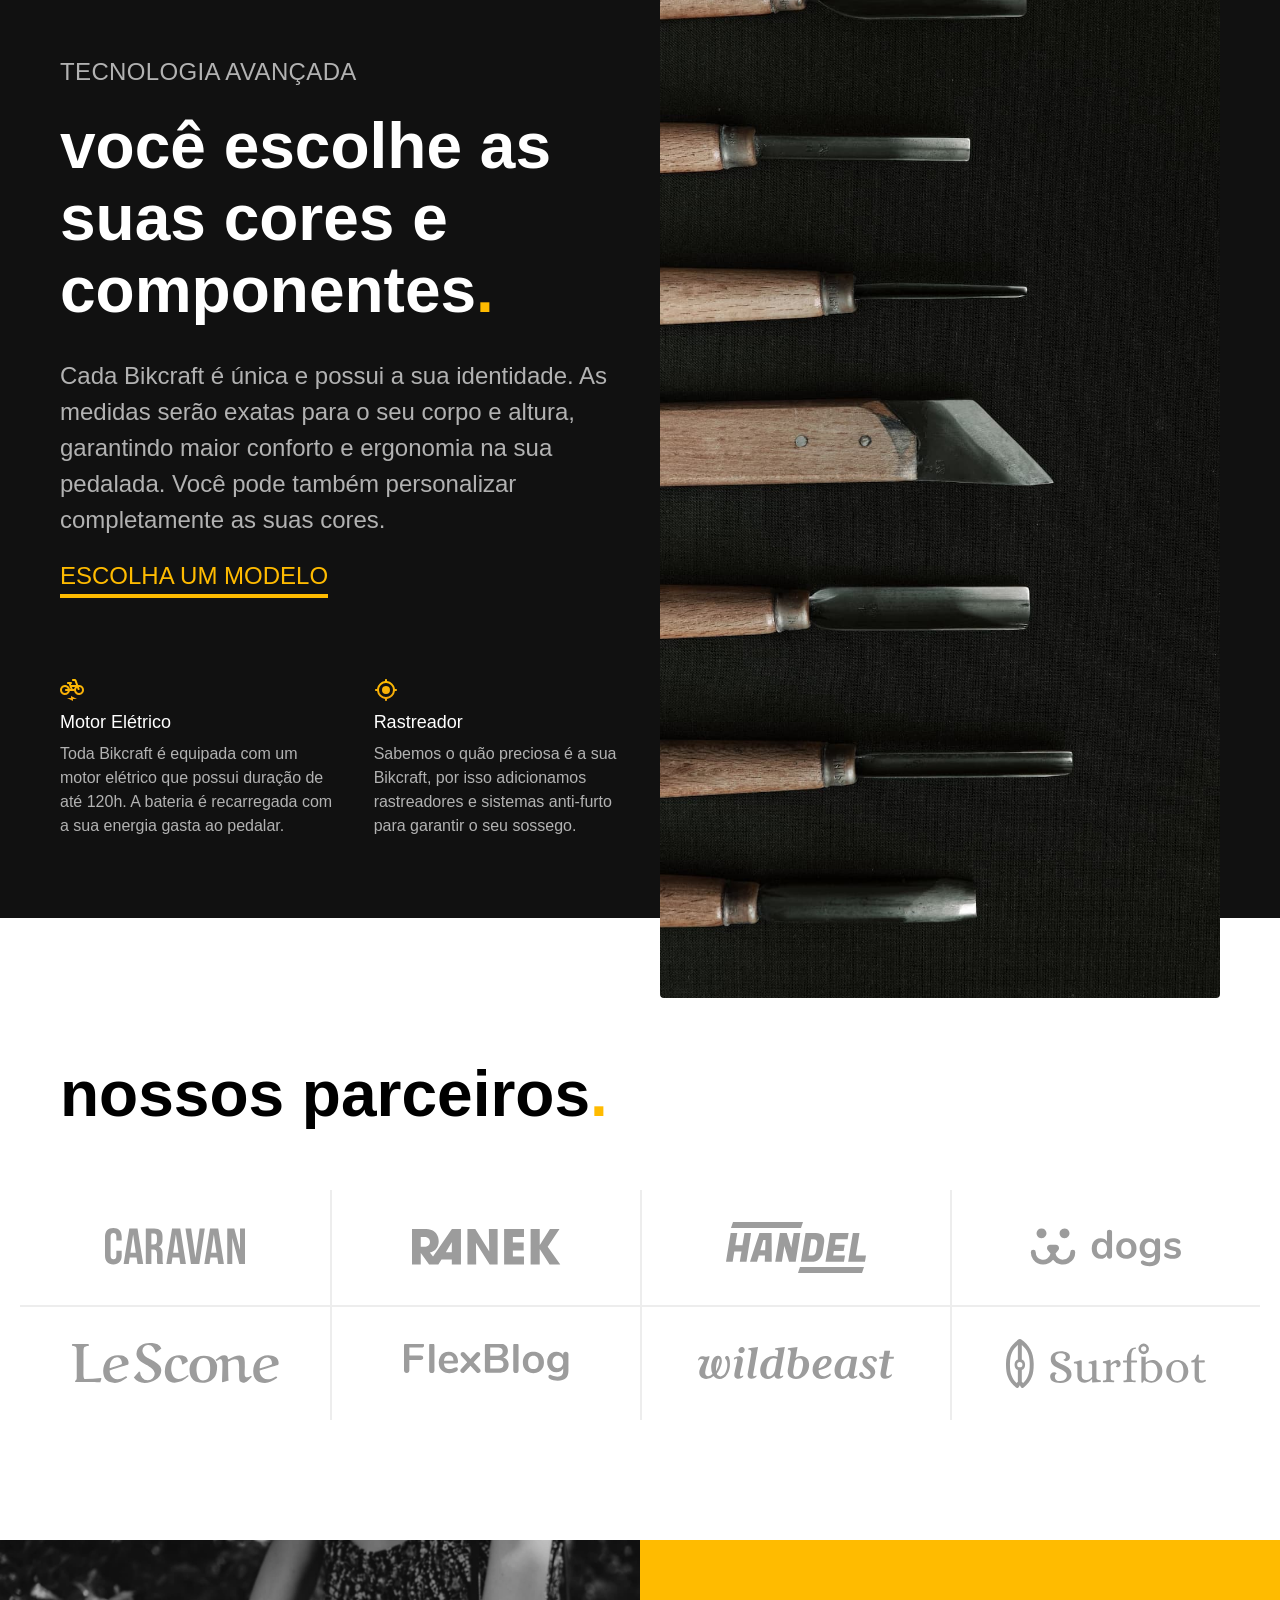
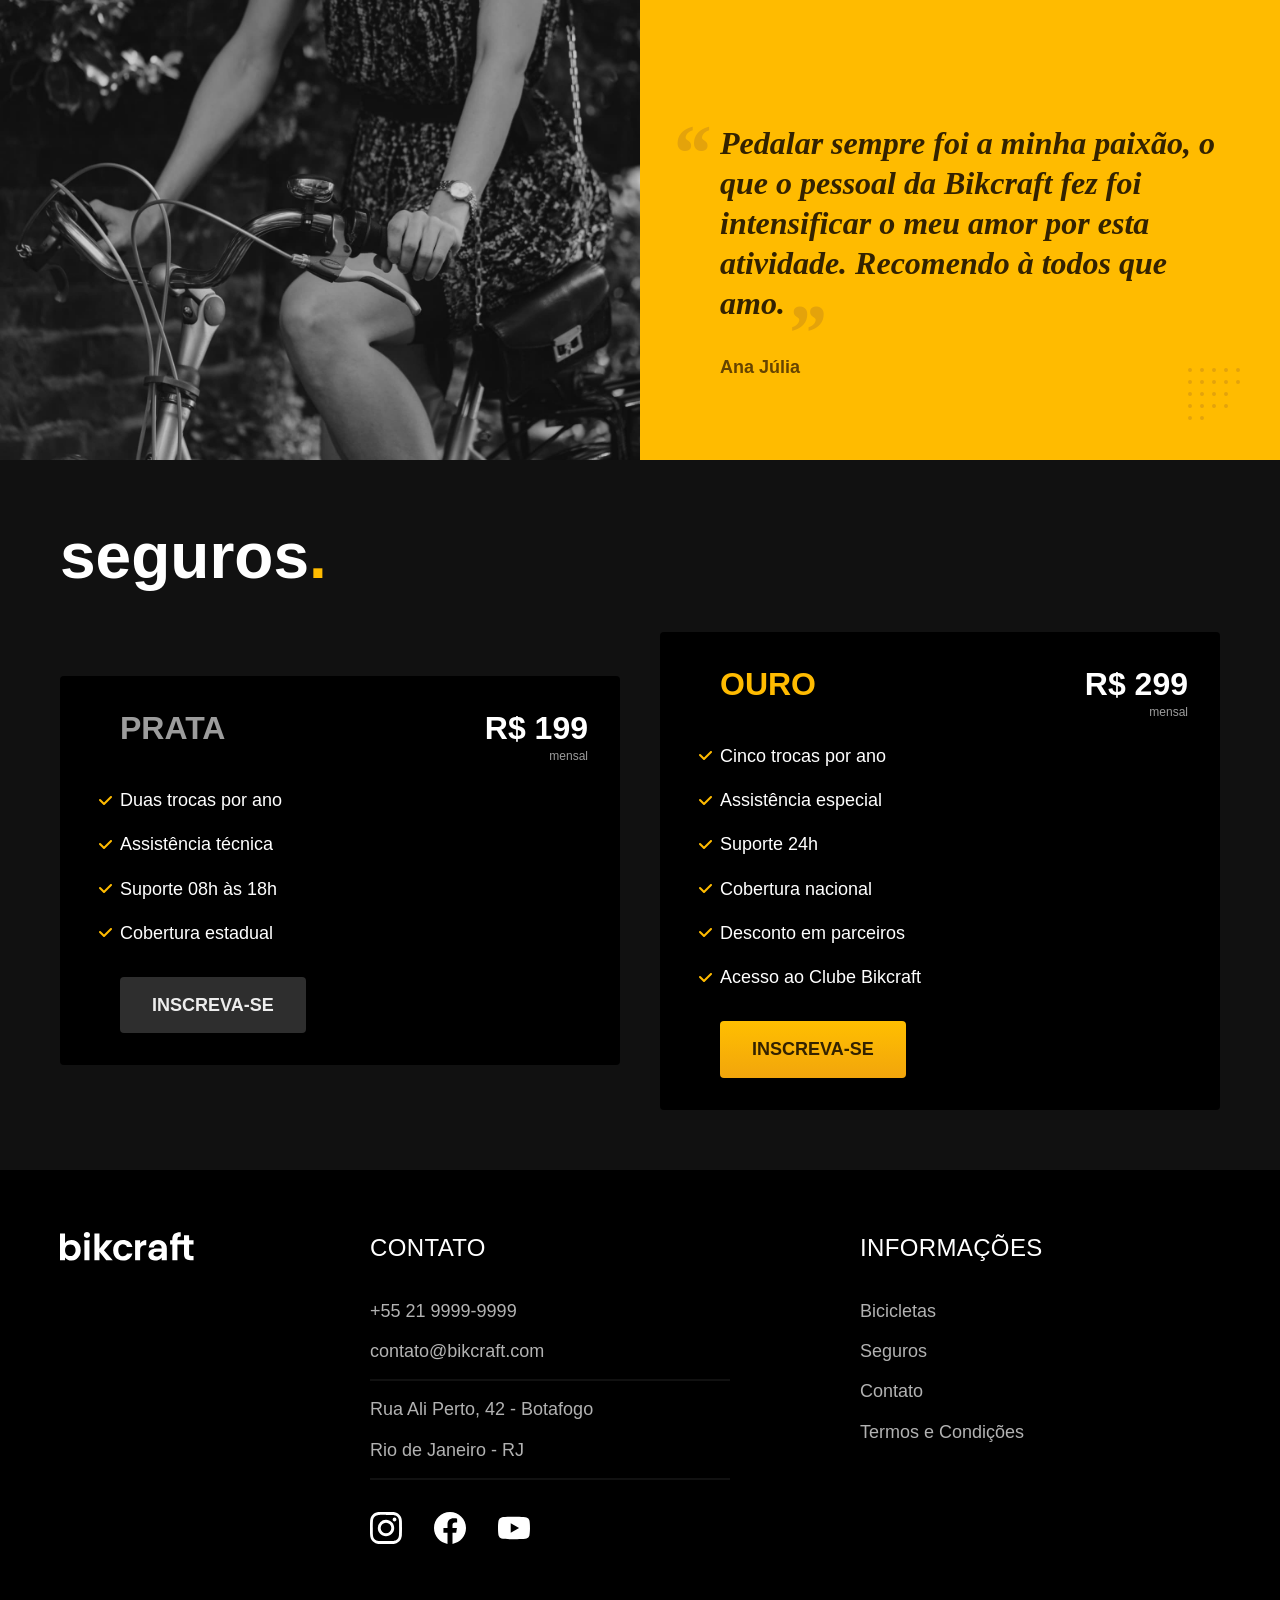
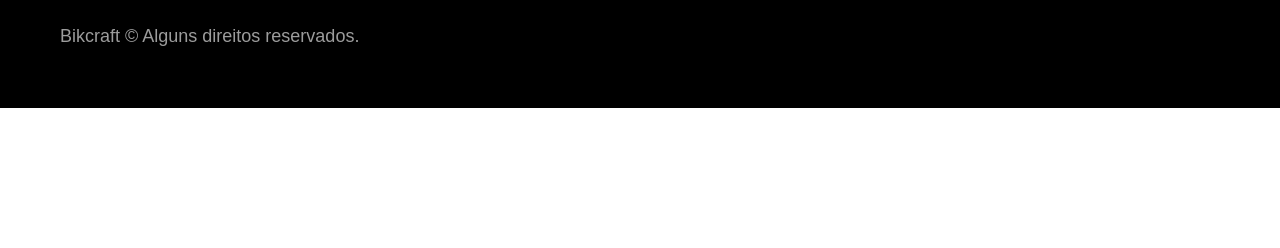
==== commit da3446f8: "otimizacao" ====
--- a/index.html
+++ b/index.html
@@ -2,25 +2,23 @@
 <html lang="pt-br">
 
 <head>
-  <title>Bikcraft - Biclicletas Elétricas</title>
   <meta charset="UTF-8">
   <meta name="viewport" content="width=device-width, initial-scale=1.0">
-  <meta name="description" content="Bicicletas elétricas de alta precisão e qualidade, feitas sob medida para você. Explore o mundo na sua velocidade com a Bikcraft.">
 
+  <title>Bikcraft - Bicicletas Elétricas</title>
+  <meta name="description" content="Bicicletas elétricas de alta precisão e qualidade, feitas sob medida para o cliente. Explore o mundo na sua velocidade com a Bikcraft.">
+
+  <link rel="preload" href="./css/style.css" as="style">
   <link rel="stylesheet" href="./css/style.css">
-
-  <link rel="preconnect" href="https://fonts.googleapis.com">
-  <link rel="preconnect" href="https://fonts.gstatic.com" crossorigin>
-  <link href="https://fonts.googleapis.com/css2?family=Merriweather:ital,wght@1,900&family=Poppins:wght@400;500;600&family=Roboto:wght@400;500&display=swap" rel="stylesheet">
-
 </head>
 
 <body>
   <header class="header-bg">
     <div class="header container">
       <a href="./">
-        <img src="./img/bikcraft.svg" alt="Bikcraft">
+        <img src="./img/bikcraft.svg" width="136" height="32" alt="Bikcraft">
       </a>
+
       <nav aria-label="primaria">
         <ul class="header-menu font-1-m cor-0">
           <li><a href="./bicicletas.html">Bicicletas</a></li>
@@ -30,6 +28,7 @@
       </nav>
     </div>
   </header>
+
   <main class="introducao-bg">
     <div class="introducao container">
       <div class="introducao-conteudo">
@@ -37,31 +36,34 @@
         <p class="font-2-l cor-5">Bicicletas elétricas de alta precisão e qualidade, feitas sob medida para você. Explore o mundo na sua velocidade com a Bikcraft.</p>
         <a class="botao" href="./bicicletas.html">Escolha a sua</a>
       </div>
-      <div>
-        <img src="./img/fotos/introducao.jpg" alt="Bicicleta elétrica preta">
-      </div>
+      <picture>
+        <source media="(max-width: 800px)" srcset="./img/bicicletas/nimbus.jpg">
+        <img src="./img/fotos/introducao.jpg" width="1280" height="1600" alt="Bicicleta elétrica preta.">
+      </picture>
     </div>
   </main>
+
   <article class="bicicletas-lista">
     <h2 class="container font-1-xxl">escolha a sua<span class="cor-p1">.</span></h2>
+
     <ul>
       <li>
         <a href="./bicicletas/magic.html">
-          <img src="./img/bicicletas/magic-home.jpg" alt="Bicicleta preta">
+          <img src="./img/bicicletas/magic-home.jpg" alt="Bicicleta preta" width="920" height="1040">
           <h3 class="font-1-xl">Magic Might</h3>
           <span class="font-2-m cor-8">R$ 2499</span>
         </a>
       </li>
       <li>
         <a href="./bicicletas/nimbus.html">
-          <img src="./img/bicicletas/nimbus-home.jpg" alt="Bicicleta preta">
+          <img src="./img/bicicletas/nimbus-home.jpg" alt="Bicicleta preta" width="920" height="1040">
           <h3 class="font-1-xl">Nimbus Stark</h3>
           <span class="font-2-m cor-8">R$ 4999</span>
         </a>
       </li>
       <li>
         <a href="./bicicletas/nebula.html">
-          <img src="./img/bicicletas/nebula-home.jpg" alt="Bicicleta preta">
+          <img src="./img/bicicletas/nebula-home.jpg" alt="Bicicleta preta" width="920" height="1040">
           <h3 class="font-1-xl">Nebula Cosmic</h3>
           <span class="font-2-m cor-8">R$ 3999</span>
         </a>
@@ -74,65 +76,69 @@
       <div class="tecnologia-conteudo">
         <span class="font-2-l-b cor-5">Tecnologia Avançada</span>
         <h2 class="font-1-xxl cor-0">você escolhe as suas cores e componentes<span class="cor-p1">.</span></h2>
-        <p class="font-2-l cor-5"> Cada Bikcraft é única e possui identidade. As medidas serão exatas para seu corpo e altura, garantindo maior conforto e ergonomia na sua pedalada. Você pode também personalizar completamente as suas cores.</p>
+        <p class="font-2-l cor-5">Cada Bikcraft é única e possui a sua identidade. As medidas serão exatas para o seu corpo e altura, garantindo maior conforto e ergonomia na sua pedalada. Você pode também personalizar completamente as suas cores.</p>
         <a class="link" href="./bicicletas.html">Escolha um modelo</a>
         <div class="tecnologia-vantagens">
           <div>
-            <img src="./img/icones/eletrica.svg" alt="">
-            <h3 class="font-1-m cor-0"> Motor Elétrico</h3>
-            <p class="font-2-s cor-5">Toda Bikcraft é equipada com um motor elétrico que possui duração de até 120h. A bateria é recarregada com a sua energia gasta ao pedalar. </p>
+            <img src="./img/icones/eletrica.svg" width="24" height="24" alt="">
+            <h3 class="font-1-m cor-0">Motor Elétrico</h3>
+            <p class="font-2-s cor-5">Toda Bikcraft é equipada com um motor elétrico que possui duração de até 120h. A bateria é recarregada com a sua energia gasta ao pedalar.</p>
           </div>
           <div>
-            <img src="./img/icones/rastreador.svg" alt="">
-            <h3 class="font-1-m cor-0"> Rastreador</h3>
-            <p class="font-2-s cor-5">Sabemos o quão preciosa é a sua Bikcraft, por isso adicionamos rastreadores sistemas anti-furto para garantir o seu sossego. </p>
+            <img src="./img/icones/rastreador.svg" width="24" height="24" alt="">
+            <h3 class="font-1-m cor-0">Rastreador</h3>
+            <p class="font-2-s cor-5">Sabemos o quão preciosa é a sua Bikcraft, por isso adicionamos rastreadores e sistemas anti-furto para garantir o seu sossego.</p>
           </div>
         </div>
       </div>
       <div class="tecnologia-imagem">
-        <img src="./img/fotos/tecnologia.jpg" alt="">
+        <img src="./img/fotos/tecnologia.jpg" width="1200" height="1920" alt="">
       </div>
+    </div>
   </article>
+
   <section class="parceiros" aria-label="Nossos Parceiros">
-    <h2 class="container font-1-xxl">
-      nossos parceiros<span class="cor-p1">.</span>
-    </h2>
+    <h2 class="container font-1-xxl">nossos parceiros<span class="cor-p1">.</span></h2>
+
     <ul>
-      <li><img src="./img/parceiros/caravan.svg" alt="Caravan"></li>
-      <li><img src="./img/parceiros/ranek.svg" alt="Ranek"></li>
-      <li><img src="./img/parceiros/handel.svg" alt="Handel"></li>
-      <li><img src="./img/parceiros/dogs.svg" alt="Dogs"></li>
-      <li><img src="./img/parceiros/lescone.svg" alt="Lescone"></li>
-      <li><img src="./img/parceiros/flexblog.svg" alt="Flexblog"></li>
-      <li><img src="./img/parceiros/wildbeast.svg" alt="Wildbeast"></li>
-      <li><img src="./img/parceiros/surfbot.svg" alt="Surfbot"></li>
+      <li><img src="./img/parceiros/caravan.svg" alt="Caravan" width="140" height="38"></li>
+      <li><img src="./img/parceiros/ranek.svg" alt="Ranek" width="149" height="36"></li>
+      <li><img src="./img/parceiros/handel.svg" alt="Handel" width="140" height="50"></li>
+      <li><img src="./img/parceiros/dogs.svg" alt="Dogs" width="152" height="39"></li>
+      <li><img src="./img/parceiros/lescone.svg" alt="LeScone" width="208" height="41"></li>
+      <li><img src="./img/parceiros/flexblog.svg" alt="FlexBlog" width="165" height="38"></li>
+      <li><img src="./img/parceiros/wildbeast.svg" alt="Wildbeast" width="196" height="34"></li>
+      <li><img src="./img/parceiros/surfbot.svg" alt="Surfbot" width="200" height="49"></li>
     </ul>
   </section>
+
   <section class="depoimento" aria-label="Depoimento">
     <div>
-      <img src="./img/fotos/depoimento.jpg" alt="Pessoa pedalando uma bicicleta Bikcraft">
+      <img src="./img/fotos/depoimento.jpg" width="1560" height="1360" alt="Pessoa pedalando uma bicicleta Bikcraft">
     </div>
     <div class="depoimento-conteudo">
-      <blockquote class="font-1-xl" cor-p5>
+      <blockquote class="font-1-xl cor-p5">
         <p>Pedalar sempre foi a minha paixão, o que o pessoal da Bikcraft fez foi intensificar o meu amor por esta atividade. Recomendo à todos que amo.</p>
       </blockquote>
-      <span class="font-1-m-b cor-p4">Ana Julia</span>
+      <span class="font-1-m-b cor-p4">Ana Júlia</span>
     </div>
   </section>
+
   <article class="seguros-bg">
     <div class="seguros container">
       <h2 class="font-1-xxl cor-0">seguros<span class="cor-p1">.</span></h2>
       <div class="seguros-item">
-        <h3 class="font-1-xl cor-6"> PRATA </h3>
-        <span class="font-1-xl cor-0"> R$ 199 <span class="font-1-xs cor-6">mensal</span></span>
+        <h3 class="font-1-xl cor-6">PRATA</h3>
+        <span class="font-1-xl cor-0">R$ 199 <span class="font-1-xs cor-6">mensal</span></span>
         <ul class="font-2-m cor-0">
-          <li>Duas trocas por ano </li>
-          <li> Assistência técnica</li>
-          <li>Suporte 08h às 18h </li>
-          <li>Cobertura estadual </li>
+          <li>Duas trocas por ano</li>
+          <li>Assistência técnica</li>
+          <li>Suporte 08h às 18h</li>
+          <li>Cobertura estadual</li>
         </ul>
-        <a class="botao secundario" href="./orçamento.html">Inscreva-se</a>
+        <a class="botao secundario" href="./orcamento.html">Inscreva-se</a>
       </div>
+
       <div class="seguros-item">
         <h3 class="font-1-xl cor-p1">OURO</h3>
         <span class="font-1-xl cor-0">R$ 299 <span class="font-1-xs cor-6">mensal</span></span>
@@ -147,11 +153,11 @@
         <a class="botao" href="./orcamento.html">Inscreva-se</a>
       </div>
     </div>
-    </div>
   </article>
+
   <footer class="footer-bg">
     <div class="footer container">
-      <img src="./img/bikcraft.svg" alt="Bikcraft">
+      <img src="./img/bikcraft.svg" width="136" height="32" alt="Bikcraft">
       <div class="footer-contato">
         <h3 class="font-2-l-b cor-0">Contato</h3>
         <ul class="font-2-m cor-5">
@@ -162,13 +168,13 @@
         </ul>
         <div class="footer-redes">
           <a href="./">
-            <img src="./img/redes/instagram.svg" alt="Instagram">
+            <img src="./img/redes/instagram.svg" width="32" height="32" alt="Instagram">
           </a>
           <a href="./">
-            <img src="./img/redes/facebook.svg" alt="Facebook">
+            <img src="./img/redes/facebook.svg" width="32" height="32" alt="Facebook">
           </a>
           <a href="./">
-            <img src="./img/redes/youtube.svg" alt="Youtube">
+            <img src="./img/redes/youtube.svg" width="32" height="32" alt="Youtube">
           </a>
         </div>
       </div>
--- a/css/style.css
+++ b/css/style.css
@@ -6,12 +6,18 @@
 
 /*Utilidades*/
 @import "./utilidades/componentes.css";
+@import "./utilidades/formulario.css";
 
 /* Home */
 @import "./home/introducao.css";
 
 /* Bicicletas */
 @import "./bicicletas/bicicletas-lista.css";
+@import "./bicicletas/bicicletas.css";
+
+/* Bicicleta */
+@import "./bicicleta/bicicleta.css";
+@import "./bicicleta/seguro.css";
 
 /* Tecnologia */
 @import "./home/tecnologia.css";
@@ -24,3 +30,15 @@
 
 /* Seguros */
 @import "./seguros/seguros.css";
+@import "./seguros/perguntas.css";
+@import "./seguros/vantagens.css";
+
+/* Contato */
+@import "./contato/contato.css";
+@import "./contato/lojas.css";
+
+/* Termos */
+@import "./termos/termos.css";
+
+/* Orcamento */
+@import "./orcamento/orcamento.css";
--- a/css/style.css
+++ b/css/style.css
@@ -6,12 +6,18 @@
 
 /*Utilidades*/
 @import "./utilidades/componentes.css";
+@import "./utilidades/formulario.css";
 
 /* Home */
 @import "./home/introducao.css";
 
 /* Bicicletas */
 @import "./bicicletas/bicicletas-lista.css";
+@import "./bicicletas/bicicletas.css";
+
+/* Bicicleta */
+@import "./bicicleta/bicicleta.css";
+@import "./bicicleta/seguro.css";
 
 /* Tecnologia */
 @import "./home/tecnologia.css";
@@ -24,3 +30,15 @@
 
 /* Seguros */
 @import "./seguros/seguros.css";
+@import "./seguros/perguntas.css";
+@import "./seguros/vantagens.css";
+
+/* Contato */
+@import "./contato/contato.css";
+@import "./contato/lojas.css";
+
+/* Termos */
+@import "./termos/termos.css";
+
+/* Orcamento */
+@import "./orcamento/orcamento.css";
